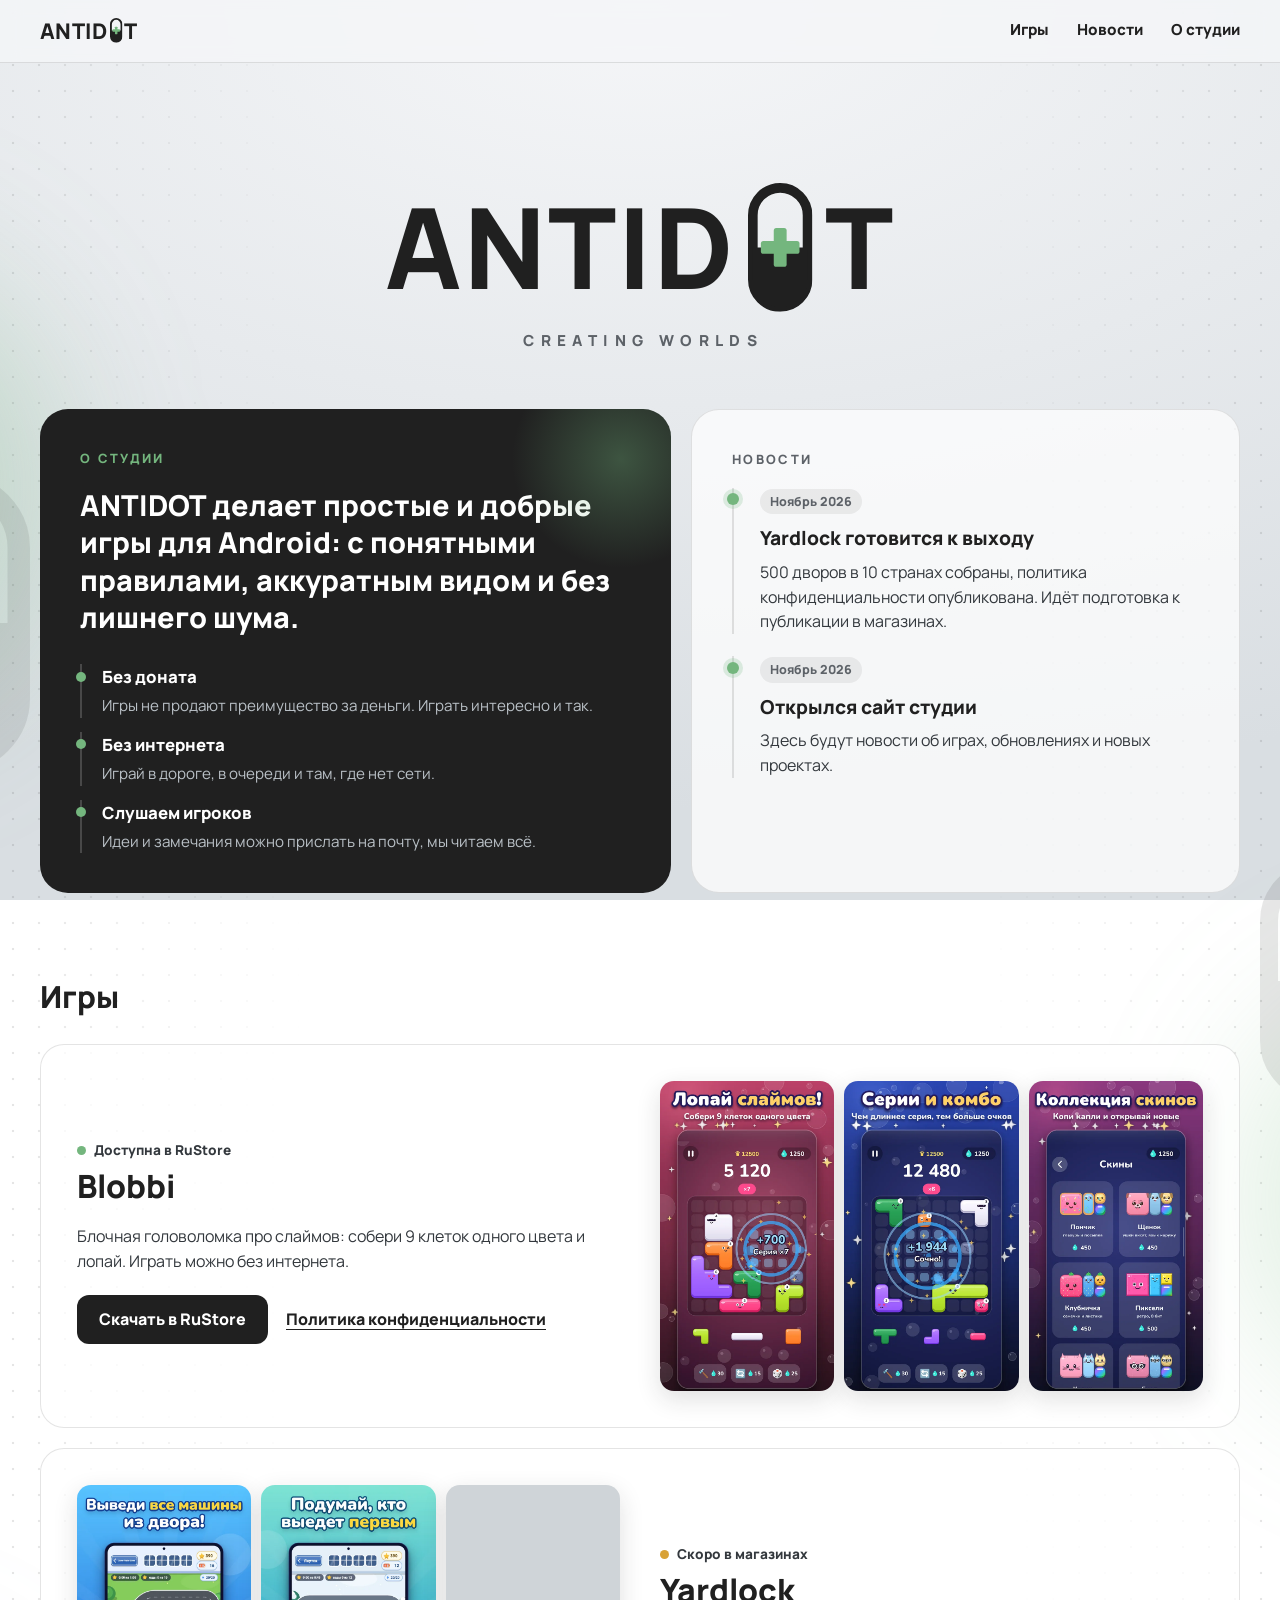
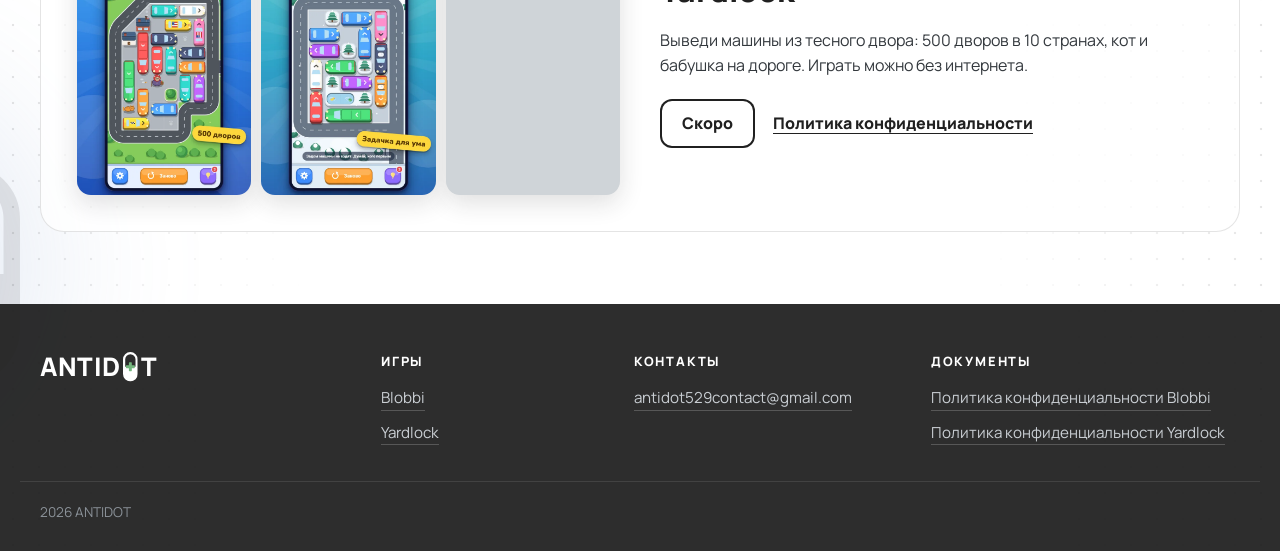
==== index.html @ 8e6c5c81 "Site: remove hero screenshots, richer animated background Co-Authored-By: Claude Sonnet 5.5 <noreply" ====
<!doctype html>
<html lang="ru">
<head>
<meta charset="utf-8">
<meta name="viewport" content="width=device-width, initial-scale=1">
<title>ANTIDOT: игры для Android</title>
<meta name="description" content="ANTIDOT, небольшая студия простых и добрых игр для Android: Blobbi и Yardlock.">
<meta name="theme-color" content="#F5F6F8">
<link rel="icon" href="data:image/svg+xml,%3Csvg xmlns='http://www.w3.org/2000/svg' viewBox='0 0 20 40'%3E%3Crect x='1.5' y='1.5' width='17' height='37' rx='8.5' fill='none' stroke='%23202020' stroke-width='3'/%3E%3Cpath d='M1.5 20h17v10a8.5 8.5 0 0 1-8.5 8.5h0A8.5 8.5 0 0 1 1.5 30z' fill='%23202020'/%3E%3Crect x='8' y='14' width='4' height='12' rx='.8' fill='%2374B67E'/%3E%3Crect x='4' y='18' width='12' height='4' rx='.8' fill='%2374B67E'/%3E%3C/svg%3E">
<link rel="stylesheet" href="style.css?v=7">
</head>
<body>
<svg width="0" height="0" style="position:absolute" aria-hidden="true">
  <defs>
    <symbol id="cap" viewBox="0 0 20 40">
      <rect x="1.5" y="1.5" width="17" height="37" rx="8.5" fill="none" stroke="currentColor" stroke-width="3"/>
      <path d="M1.5 20h17v10a8.5 8.5 0 0 1-8.5 8.5h0A8.5 8.5 0 0 1 1.5 30z" fill="currentColor"/>
      <rect x="8" y="14" width="4" height="12" rx=".8" fill="#74B67E"/>
      <rect x="4" y="18" width="12" height="4" rx=".8" fill="#74B67E"/>
    </symbol>
  </defs>
</svg>
<div class="bg" aria-hidden="true">
  <div class="glow a"></div><div class="glow b"></div><div class="glow c"></div>
  <svg class="bgcap c1"><use href="#cap"/></svg>
  <svg class="bgcap c2"><use href="#cap"/></svg>
  <svg class="bgcap c3"><use href="#cap"/></svg>
  <svg class="bgcap c4"><use href="#cap"/></svg>
  <svg class="bgcap c5"><use href="#cap"/></svg>
  <svg class="bgcap c6"><use href="#cap"/></svg>
  <svg class="bgcap c7"><use href="#cap"/></svg>
</div>

<header class="nav">
  <div class="wrap nav-in">
    <a class="logo" href="#top" aria-label="ANTIDOT, наверх">ANTID<svg aria-hidden="true"><use href="#cap"/></svg>T</a>
    <nav aria-label="Разделы">
      <a href="#games">Игры</a>
      <a href="#news">Новости</a>
      <a href="#about">О студии</a>
    </nav>
  </div>
</header>

<main class="wrap" id="top">
  <div class="hero">
    <div class="logo" role="img" aria-label="ANTIDOT">ANTID<svg aria-hidden="true"><use href="#cap"/></svg>T</div>
    <p class="slogan">CREATING WORLDS</p>
  </div>

  <section class="intro" aria-label="О студии и новости">
    <div id="about" class="about-card">
      <h2>О студии</h2>
      <p class="about-lead">ANTIDOT делает простые и добрые игры для Android: с понятными правилами, аккуратным видом и без лишнего шума.</p>
      <ul class="principles">
        <li><h3>Без доната</h3><p>Игры не продают преимущество за деньги. Играть интересно и так.</p></li>
        <li><h3>Без интернета</h3><p>Играй в дороге, в очереди и там, где нет сети.</p></li>
        <li><h3>Слушаем игроков</h3><p>Идеи и замечания можно прислать на почту, мы читаем всё.</p></li>
      </ul>
    </div>
    <div id="news" class="news-card">
      <h2>Новости</h2>
      <ol class="timeline">
        <li>
          <time datetime="2026-11">Ноябрь 2026</time>
          <h3>Yardlock готовится к выходу</h3>
          <p>500 дворов в 10 странах собраны, политика конфиденциальности опубликована. Идёт подготовка к публикации в магазинах.</p>
        </li>
        <li>
          <time datetime="2026-11">Ноябрь 2026</time>
          <h3>Открылся сайт студии</h3>
          <p>Здесь будут новости об играх, обновлениях и новых проектах.</p>
        </li>
      </ol>
    </div>
  </section>

  <section id="games">
    <h2>Игры</h2>
    <div class="games">
      <article class="card">
        <div>
          <p class="tag"><i></i>Доступна в RuStore</p>
          <h3><a class="stretch" href="blobbi/">Blobbi</a></h3>
          <p>Блочная головоломка про слаймов: собери 9 клеток одного цвета и лопай. Играть можно без интернета.</p>
          <div class="links">
            <a class="btn" href="https://www.rustore.ru/catalog/app/com.blobbi.game">Скачать в RuStore</a>
            <a class="text" href="https://antidot529.github.io/blobbi-privacy/">Политика конфиденциальности</a>
          </div>
        </div>
        <div class="shots">
          <img src="img/blobbi-1.webp" alt="Blobbi: игровое поле" width="640" height="1138" loading="lazy" decoding="async">
          <img src="img/blobbi-2.webp" alt="Blobbi: коллекция скинов" width="640" height="1138" loading="lazy" decoding="async">
          <img src="img/blobbi-3.webp" alt="Blobbi: достижения" width="640" height="1138" loading="lazy" decoding="async">
        </div>
      </article>

      <article class="card flip">
        <div>
          <p class="tag"><i class="soon"></i>Скоро в магазинах</p>
          <h3><a class="stretch" href="yardlock/">Yardlock</a></h3>
          <p>Выведи машины из тесного двора: 500 дворов в 10 странах, кот и бабушка на дороге. Играть можно без интернета.</p>
          <div class="links">
            <span class="btn ghost" aria-disabled="true">Скоро</span>
            <a class="text" href="https://antidot529.github.io/yardlock-privacy/">Политика конфиденциальности</a>
          </div>
        </div>
        <div class="shots">
          <img src="img/yard-1.webp" alt="Yardlock: двор с машинами" width="640" height="1138" loading="lazy" decoding="async">
          <img src="img/yard-2.webp" alt="Yardlock: карта стран" width="640" height="1138" loading="lazy" decoding="async">
          <img src="img/yard-3.webp" alt="Yardlock: уровень" width="640" height="1138" loading="lazy" decoding="async">
        </div>
      </article>
    </div>
  </section>


</main>

<footer class="site-foot">
  <div class="wrap foot-grid">
    <div class="foot-brand">
      <div class="logo" role="img" aria-label="ANTIDOT">ANTID<svg aria-hidden="true"><use href="#cap"/></svg>T</div>
    </div>
    <nav class="foot-col" aria-label="Игры">
      <h4>Игры</h4>
      <a href="blobbi/">Blobbi</a>
      <a href="yardlock/">Yardlock</a>
    </nav>
    <div class="foot-col">
      <h4>Контакты</h4>
      <a href="mailto:antidot529contact@gmail.com">antidot529contact@gmail.com</a>
    </div>
    <nav class="foot-col" aria-label="Документы">
      <h4>Документы</h4>
      <a href="https://antidot529.github.io/blobbi-privacy/">Политика конфиденциальности Blobbi</a>
      <a href="https://antidot529.github.io/yardlock-privacy/">Политика конфиденциальности Yardlock</a>
    </nav>
  </div>
  <div class="wrap foot-end">2026 ANTIDOT</div>
</footer>
</body>
</html>
---- style.css ----
@font-face{font-family:Manrope;font-weight:400;font-display:swap;src:url(fonts/manrope-latin-400-normal.woff2) format("woff2");unicode-range:U+0000-00FF,U+2000-206F}
@font-face{font-family:Manrope;font-weight:400;font-display:swap;src:url(fonts/manrope-cyrillic-400-normal.woff2) format("woff2");unicode-range:U+0301,U+0400-045F,U+0490-0491}
@font-face{font-family:Manrope;font-weight:800;font-display:swap;src:url(fonts/manrope-latin-800-normal.woff2) format("woff2");unicode-range:U+0000-00FF,U+2000-206F}
@font-face{font-family:Manrope;font-weight:800;font-display:swap;src:url(fonts/manrope-cyrillic-800-normal.woff2) format("woff2");unicode-range:U+0301,U+0400-045F,U+0490-0491}

:root{--ink:#202020;--green:#74B67E;--muted:#5d6268;--line:rgba(32,32,32,.12);--text:#33383d}
*{box-sizing:border-box}
html{scroll-behavior:smooth}
body{position:relative;overflow-x:clip;margin:0;font-family:Manrope,system-ui,Segoe UI,Roboto,sans-serif;color:var(--ink);line-height:1.55;
     background:radial-gradient(120% 90% at 50% 0%,#F5F6F8 0%,#D9DEE2 100%) fixed;min-height:100vh}
.wrap{max-width:1240px;margin:0 auto;padding:0 20px}
a:focus-visible,.btn:focus-visible{outline:3px solid var(--green);outline-offset:3px}

/* логотип: «О» это капсула с залитой нижней половиной и зелёным плюсом */
.logo{display:inline-flex;align-items:center;font-weight:800;letter-spacing:.02em;line-height:1;color:var(--ink);text-decoration:none}
.logo svg{height:1.15em;width:.575em;margin:0 .11em;overflow:visible}

/* главная */
.hero{padding:clamp(56px,12vw,120px) 0 clamp(40px,8vw,72px);text-align:center}
.hero .logo{font-size:clamp(3rem,13vw,7rem)}
.slogan{margin:18px 0 0;font-size:clamp(.7rem,2.4vw,.95rem);font-weight:800;letter-spacing:.42em;text-indent:.42em;color:var(--muted)}
.lead{max-width:520px;margin:28px auto 0;font-size:1.1rem;color:var(--text)}
h2{font-size:clamp(1.4rem,4vw,1.9rem);margin:0 0 24px;font-weight:800}
.games{display:grid;gap:20px}

.card{display:grid;gap:24px;grid-template-columns:1fr;background:rgba(255,255,255,.72);border:1px solid var(--line);
      border-radius:24px;padding:clamp(20px,4vw,36px);color:inherit;text-decoration:none;
      transition:transform .2s,box-shadow .2s,background .2s}
.card:hover{transform:translateY(-3px);box-shadow:0 16px 40px rgba(32,32,32,.12);background:rgba(255,255,255,.9)}
.card h3{margin:0;font-size:clamp(1.5rem,4vw,2rem);font-weight:800}
.card p{margin:12px 0 0;color:var(--text)}
.card{position:relative}
.card h3 a.stretch{color:inherit;text-decoration:none}
.card h3 a.stretch::after{content:"";position:absolute;inset:0;border-radius:24px}
.card h3 a.stretch:focus-visible{outline:none}
.card:has(a.stretch:focus-visible){outline:3px solid var(--green);outline-offset:3px}
.card .links{position:relative;z-index:1}
.card .links .btn.ghost{cursor:default}

.tag{display:inline-flex;align-items:center;gap:8px;margin:0 0 14px;font-size:.85rem;font-weight:800;color:var(--muted)}
.tag i{width:9px;height:9px;border-radius:50%;background:var(--green)}
.tag i.soon{background:#d8a237}

.shots{display:grid;grid-template-columns:repeat(3,1fr);gap:10px;align-items:start}
.shots img{width:100%;height:auto;aspect-ratio:640/1138;border-radius:14px;display:block;background:#cfd4d8;
           box-shadow:0 8px 24px rgba(32,32,32,.14)}

.btn{display:inline-block;padding:12px 22px;border-radius:12px;background:var(--ink);color:#fff;text-decoration:none;font-weight:800}
a.btn:hover{background:#000}
.btn.ghost{background:transparent;color:var(--ink);box-shadow:inset 0 0 0 2px var(--ink)}
.links{display:flex;flex-wrap:wrap;gap:12px 18px;align-items:center;margin-top:22px}
.links a.text,.cta a.text{color:var(--ink);font-weight:800;text-underline-offset:4px}

@media(min-width:820px){
  .card{grid-template-columns:1fr 1fr;align-items:center;gap:40px}
  .card.flip .shots{order:-1}
}

/* страница игры */
.topbar{display:flex;justify-content:space-between;align-items:center;padding:24px 0}
.topbar .logo{font-size:1.5rem}
.back{color:var(--ink);font-weight:800;text-decoration:none;border-bottom:2px solid var(--green);padding-bottom:2px}
.back:hover{border-color:var(--ink)}
.gh{padding:clamp(20px,5vw,56px) 0 32px;display:grid;gap:32px;grid-template-columns:1fr}
.gh h1{margin:0;font-size:clamp(2.4rem,9vw,4.5rem);line-height:1.05;font-weight:800}
.gh .kind{margin:10px 0 0;font-weight:800;color:var(--muted)}
.gh .lead2{margin:18px 0 0;font-size:1.15rem;color:var(--text);max-width:560px}
.facts{list-style:none;margin:20px 0 0;padding:0;display:flex;flex-wrap:wrap;gap:8px}
.facts li{padding:6px 12px;border-radius:999px;background:rgba(32,32,32,.07);font-size:.85rem;font-weight:800}
.gh .shots{max-width:480px}
@media(min-width:820px){
  .gh{grid-template-columns:1.1fr .9fr;align-items:center;gap:48px}
}

.panel{background:rgba(255,255,255,.72);border:1px solid var(--line);border-radius:24px;padding:clamp(20px,4vw,36px);margin-bottom:20px}
.panel h2{margin-bottom:16px}
.panel p{color:var(--text);margin:0 0 12px;max-width:68ch}
.steps{margin:0;padding:0;list-style:none;counter-reset:s;display:grid;gap:12px}
.steps li{counter-increment:s;display:flex;gap:14px;align-items:flex-start;color:var(--text)}
.steps li::before{content:counter(s);flex:none;width:30px;height:30px;border-radius:50%;background:var(--ink);color:#fff;
                  display:grid;place-items:center;font-weight:800;font-size:.9rem}
.feats{margin:0;padding:0;list-style:none;display:grid;gap:10px;grid-template-columns:1fr}
.feats li{position:relative;padding-left:22px;color:var(--text)}
.feats li::before{content:"";position:absolute;left:0;top:.6em;width:9px;height:9px;border-radius:50%;background:var(--green)}
@media(min-width:720px){.feats{grid-template-columns:1fr 1fr;gap:12px 32px}}
.cta{display:flex;flex-wrap:wrap;gap:12px 18px;align-items:center;margin:24px 0 0}

/* верхняя панель */
.nav{position:sticky;top:0;z-index:10;background:rgba(245,246,248,.82);backdrop-filter:blur(10px);-webkit-backdrop-filter:blur(10px);border-bottom:1px solid var(--line)}
.nav-in{display:flex;justify-content:space-between;align-items:center;padding-top:14px;padding-bottom:14px}
.nav .logo{font-size:1.35rem}
.nav nav{display:flex;gap:clamp(14px,3vw,28px)}
.nav nav a{color:var(--ink);font-weight:800;text-decoration:none;font-size:.95rem;padding:4px 0;border-bottom:2px solid transparent}
.nav nav a:hover{border-color:var(--green)}
.nav a:focus-visible{outline:3px solid var(--green);outline-offset:3px}
section,[id]{scroll-margin-top:72px}
.hero{padding-bottom:clamp(32px,6vw,56px)}

/* о студии и новости */
.intro{display:grid;gap:20px;grid-template-columns:1fr;margin-bottom:clamp(48px,8vw,80px)}
.about-card{background:var(--ink);color:#fff;border-radius:28px;padding:clamp(24px,4vw,40px);position:relative;overflow:hidden}
.about-card::after{content:"";position:absolute;right:-60px;top:-60px;width:220px;height:220px;border-radius:50%;
  background:radial-gradient(circle,rgba(116,182,126,.35),rgba(116,182,126,0) 70%);pointer-events:none}
.about-card h2,.news-card h2{font-size:.8rem;letter-spacing:.18em;text-transform:uppercase;margin:0 0 18px;font-weight:800}
.about-card h2{color:var(--green)}
.news-card h2{color:var(--muted)}
.about-lead{margin:0 0 28px;font-size:clamp(1.3rem,3.2vw,1.8rem);font-weight:800;line-height:1.3;max-width:30ch}
.principles{list-style:none;margin:0;padding:0;display:grid;gap:14px}
.principles li{padding-left:20px;position:relative;border-left:2px solid rgba(255,255,255,.18)}
.principles li::before{content:"";position:absolute;left:-6px;top:.45em;width:10px;height:10px;border-radius:50%;background:var(--green)}
.principles h3{margin:0;font-size:1.05rem;font-weight:800}
.principles p{margin:4px 0 0;color:#b9c0c6;font-size:.95rem}
.news-card{background:rgba(255,255,255,.72);border:1px solid var(--line);border-radius:28px;padding:clamp(24px,4vw,40px)}
.timeline{list-style:none;margin:0;padding:0;display:grid;gap:22px}
.timeline li{position:relative;padding-left:26px;border-left:2px solid var(--line)}
.timeline li::before{content:"";position:absolute;left:-7px;top:.35em;width:12px;height:12px;border-radius:50%;background:var(--green);box-shadow:0 0 0 4px rgba(116,182,126,.22)}
.timeline time{display:inline-block;padding:3px 10px;border-radius:999px;background:rgba(32,32,32,.07);font-size:.78rem;font-weight:800;color:var(--muted)}
.timeline h3{margin:10px 0 0;font-size:1.2rem;font-weight:800}
.timeline p{margin:6px 0 0;color:var(--text)}
@media(min-width:900px){.intro{grid-template-columns:1.15fr 1fr}}
.site-foot{margin-top:72px;background:rgba(32,32,32,.94);color:#c9ced3;font-size:.95rem}
.foot-grid{display:grid;gap:32px;grid-template-columns:1fr;padding-top:48px;padding-bottom:36px}
.foot-brand .logo{font-size:1.6rem;color:#fff}
.foot-brand p{margin:12px 0 0;max-width:300px;color:#9aa1a8}
.foot-col{display:flex;flex-direction:column;gap:10px;align-items:flex-start}
.foot-col a{display:block}
.foot-col h4{margin:0 0 4px;font-size:.8rem;font-weight:800;letter-spacing:.14em;text-transform:uppercase;color:#fff}
.site-foot a{color:#c9ced3;text-decoration:none;border-bottom:1px solid rgba(255,255,255,.2)}
.site-foot a:hover{color:#fff;border-color:var(--green)}
.site-foot a:focus-visible{outline:3px solid var(--green);outline-offset:3px}
.foot-end{padding-top:20px;padding-bottom:28px;border-top:1px solid rgba(255,255,255,.1);color:#8a9198;font-size:.85rem}
@media(min-width:820px){.foot-grid{grid-template-columns:1.4fr 1fr 1.2fr 1.4fr}}

/* фон: капсулы, сетка из точек и свечение */
.bg{position:absolute;inset:0;z-index:-1;pointer-events:none;overflow:hidden}
.bg::before{content:"";position:absolute;inset:0;
  background-image:radial-gradient(rgba(32,32,32,.22) 1.2px,transparent 1.6px);background-size:26px 26px;
  -webkit-mask-image:linear-gradient(90deg,#000 0,rgba(0,0,0,.0) 24%,rgba(0,0,0,0) 76%,#000 100%);
          mask-image:linear-gradient(90deg,#000 0,rgba(0,0,0,0) 24%,rgba(0,0,0,0) 76%,#000 100%);opacity:.55}
.bgcap{position:absolute;color:var(--ink);display:none;animation:bobA 11s ease-in-out infinite alternate}
.bgcap.c1{width:330px;height:660px;left:calc(50% - 1010px);top:3%;--r:-14deg;opacity:.07}
.bgcap.c2{width:150px;height:300px;left:calc(50% - 760px);top:22%;--r:10deg;opacity:.09;animation-duration:9s;animation-name:bobB}
.bgcap.c3{width:260px;height:520px;right:calc(50% - 1000px);top:14%;--r:12deg;opacity:.07;animation-duration:13s}
.bgcap.c4{width:120px;height:240px;right:calc(50% - 740px);top:40%;--r:-18deg;opacity:.1;animation-duration:8s;animation-name:bobB}
.bgcap.c5{width:300px;height:600px;left:calc(50% - 1000px);top:50%;--r:16deg;opacity:.07;animation-duration:12s}
.bgcap.c6{width:210px;height:420px;right:calc(50% - 960px);top:68%;--r:-10deg;opacity:.08;animation-duration:10s;animation-name:bobB}
.bgcap.c7{width:110px;height:220px;left:calc(50% - 730px);top:82%;--r:22deg;opacity:.1;animation-duration:9s}
@keyframes bobA{from{transform:translateY(-14px) rotate(var(--r))}to{transform:translateY(14px) rotate(calc(var(--r) + 4deg))}}
@keyframes bobB{from{transform:translateY(12px) rotate(var(--r))}to{transform:translateY(-12px) rotate(calc(var(--r) - 5deg))}}
.glow{position:absolute;border-radius:50%;filter:blur(80px);display:none}
.glow.a{width:460px;height:460px;left:calc(50% - 1050px);top:12%;background:rgba(116,182,126,.30)}
.glow.b{width:420px;height:420px;right:calc(50% - 1020px);top:46%;background:rgba(116,182,126,.24)}
.glow.c{width:380px;height:380px;left:calc(50% - 980px);top:78%;background:rgba(120,150,200,.20)}
@media(min-width:1180px){.bgcap,.glow{display:block}}
@media(prefers-reduced-motion:reduce){.bgcap{animation:none;transform:rotate(var(--r))}}
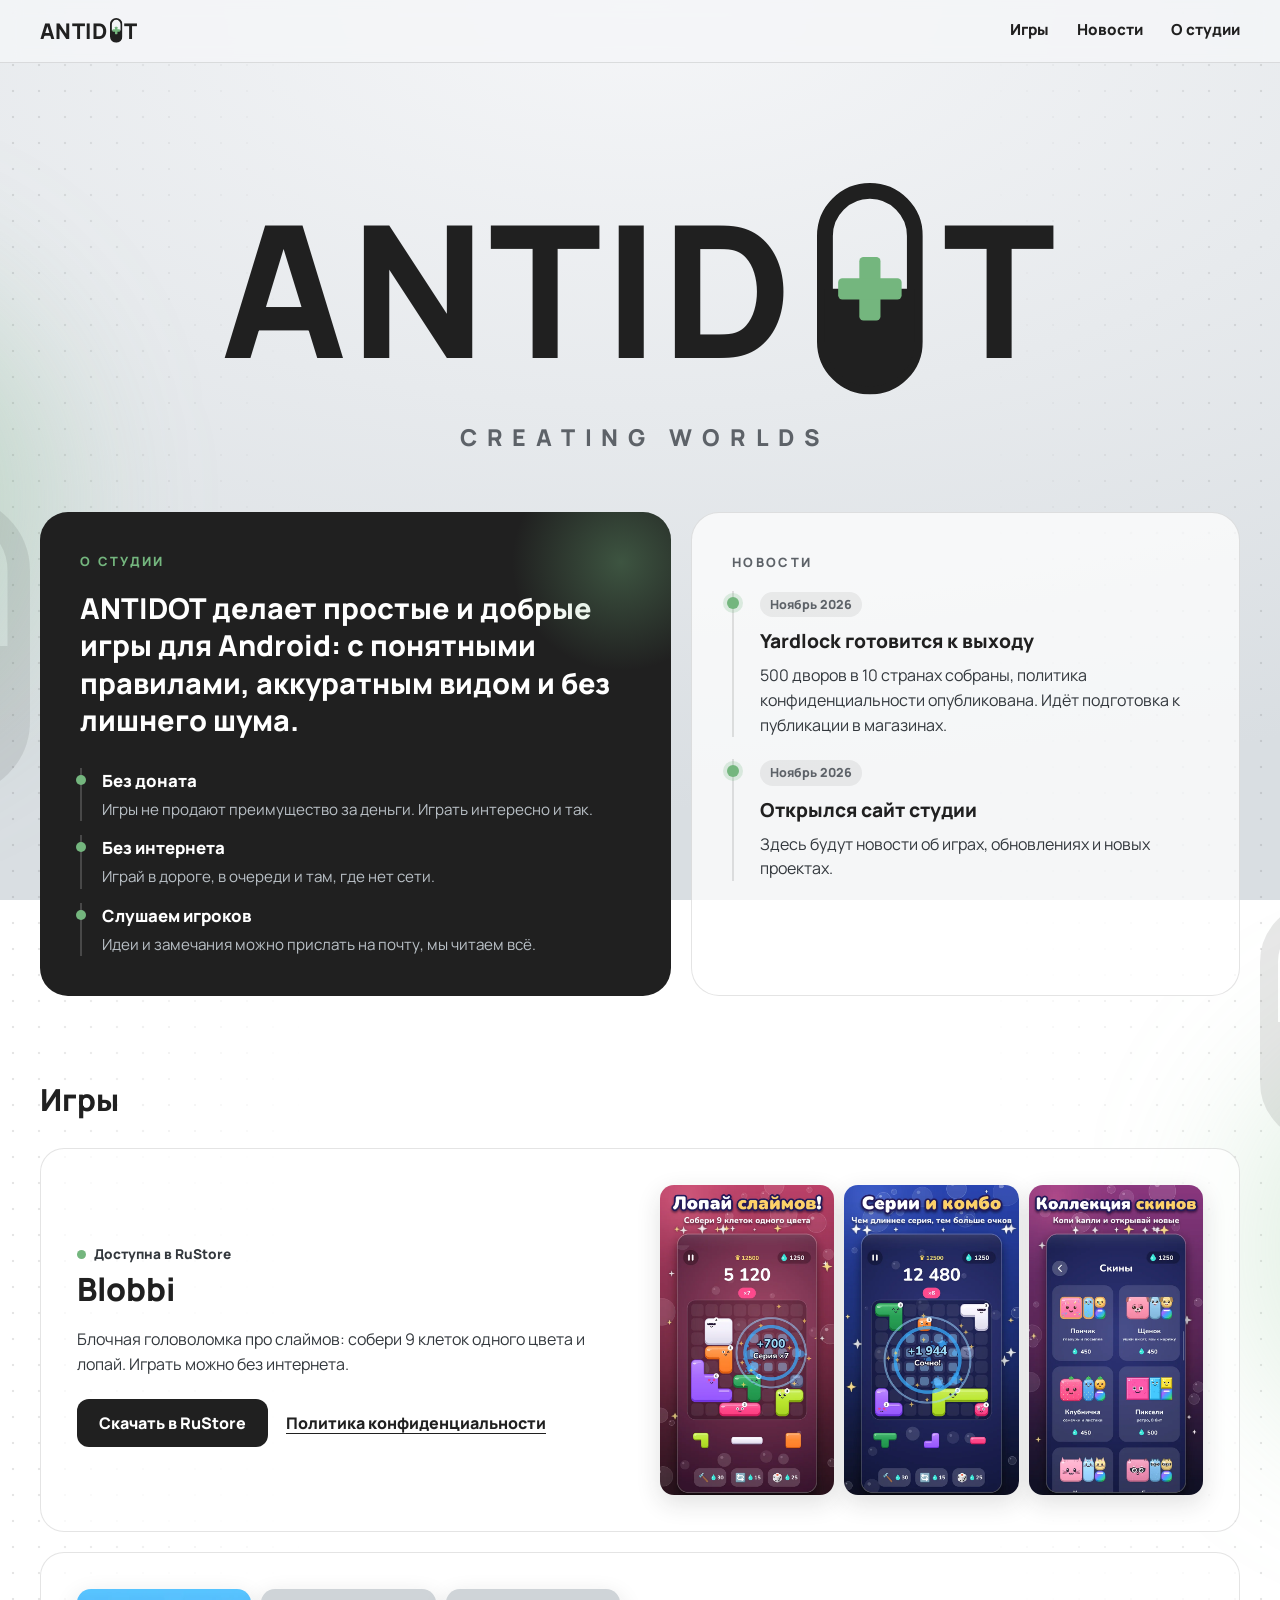
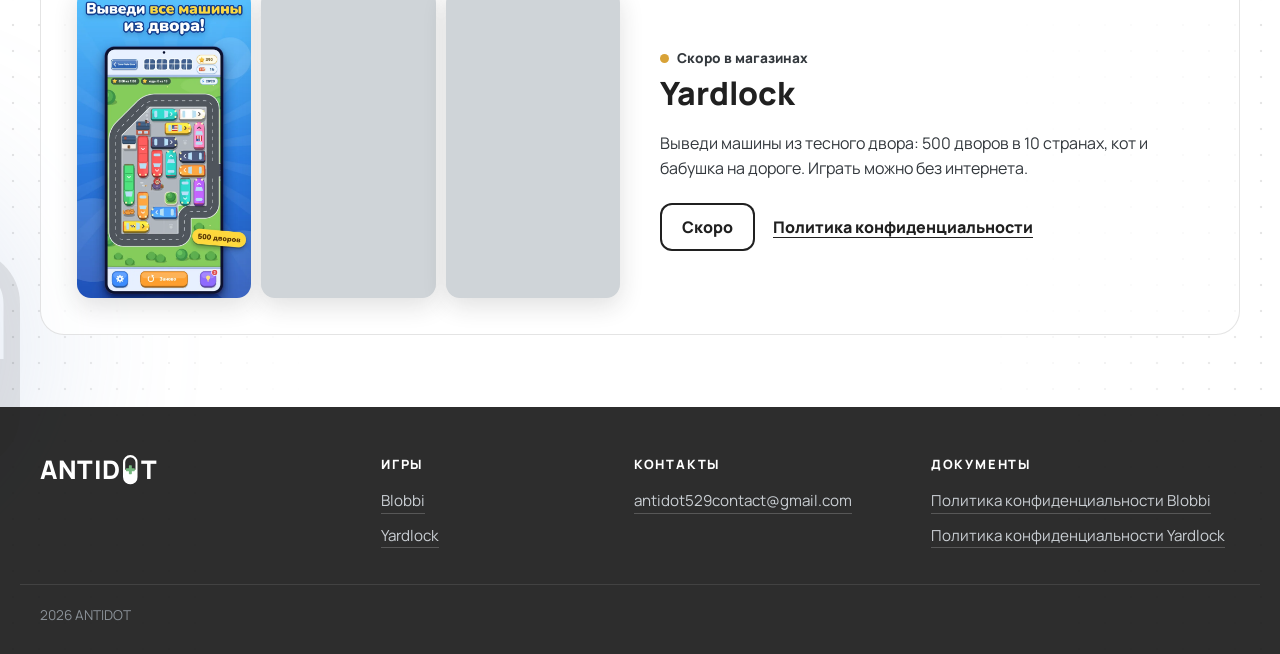
==== commit 414542f8: "Site: bigger hero logo and slogan Co-Authored-By: Claude Sonnet 5.5 <noreply@anthropic.com>" ====
--- a/index.html
+++ b/index.html
@@ -7,7 +7,7 @@
 <meta name="description" content="ANTIDOT, небольшая студия простых и добрых игр для Android: Blobbi и Yardlock.">
 <meta name="theme-color" content="#F5F6F8">
 <link rel="icon" href="data:image/svg+xml,%3Csvg xmlns='http://www.w3.org/2000/svg' viewBox='0 0 20 40'%3E%3Crect x='1.5' y='1.5' width='17' height='37' rx='8.5' fill='none' stroke='%23202020' stroke-width='3'/%3E%3Cpath d='M1.5 20h17v10a8.5 8.5 0 0 1-8.5 8.5h0A8.5 8.5 0 0 1 1.5 30z' fill='%23202020'/%3E%3Crect x='8' y='14' width='4' height='12' rx='.8' fill='%2374B67E'/%3E%3Crect x='4' y='18' width='12' height='4' rx='.8' fill='%2374B67E'/%3E%3C/svg%3E">
-<link rel="stylesheet" href="style.css?v=7">
+<link rel="stylesheet" href="style.css?v=8">
 </head>
 <body>
 <svg width="0" height="0" style="position:absolute" aria-hidden="true">
--- a/style.css
+++ b/style.css
@@ -17,8 +17,8 @@
 
 /* главная */
 .hero{padding:clamp(56px,12vw,120px) 0 clamp(40px,8vw,72px);text-align:center}
-.hero .logo{font-size:clamp(3rem,13vw,7rem)}
-.slogan{margin:18px 0 0;font-size:clamp(.7rem,2.4vw,.95rem);font-weight:800;letter-spacing:.42em;text-indent:.42em;color:var(--muted)}
+.hero .logo{font-size:clamp(3rem,14.5vw,11.5rem)}
+.slogan{margin:26px 0 0;font-size:clamp(.75rem,2.6vw,1.45rem);font-weight:800;letter-spacing:.42em;text-indent:.42em;color:var(--muted)}
 .lead{max-width:520px;margin:28px auto 0;font-size:1.1rem;color:var(--text)}
 h2{font-size:clamp(1.4rem,4vw,1.9rem);margin:0 0 24px;font-weight:800}
 .games{display:grid;gap:20px}
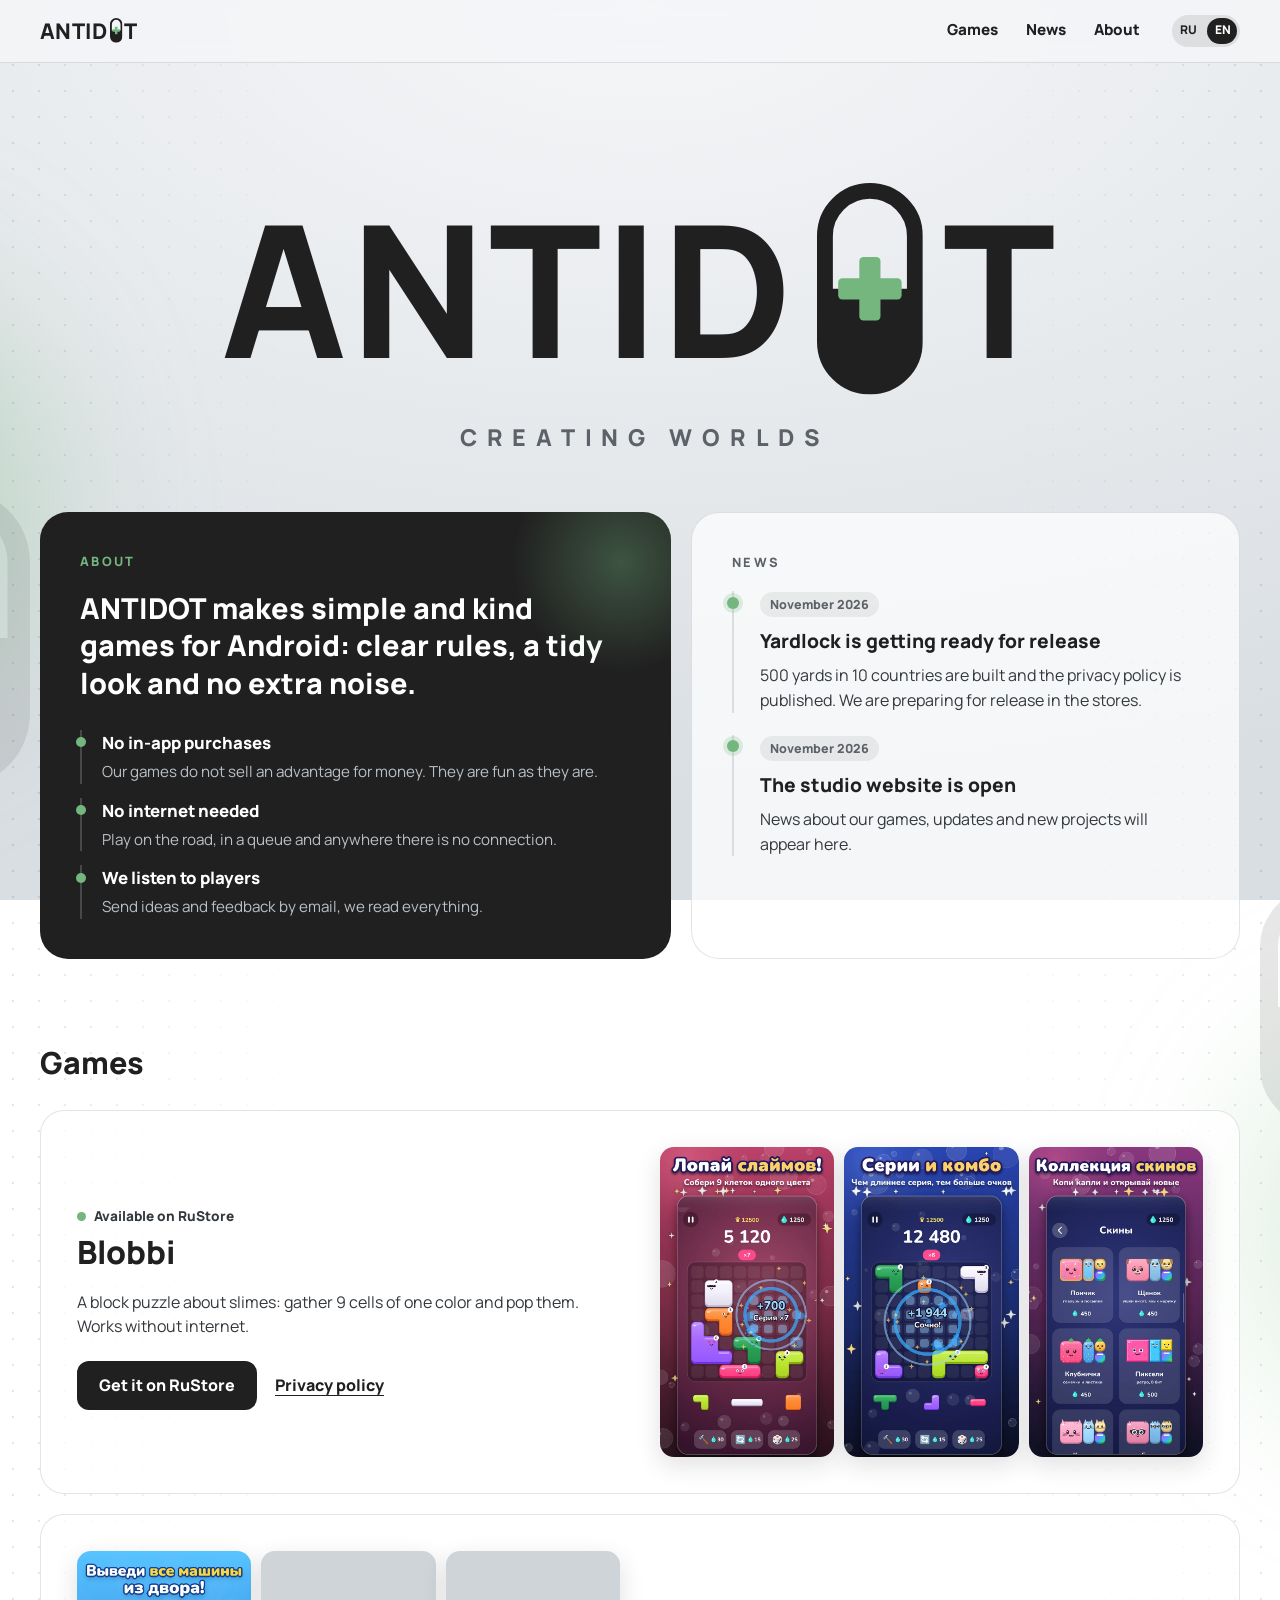
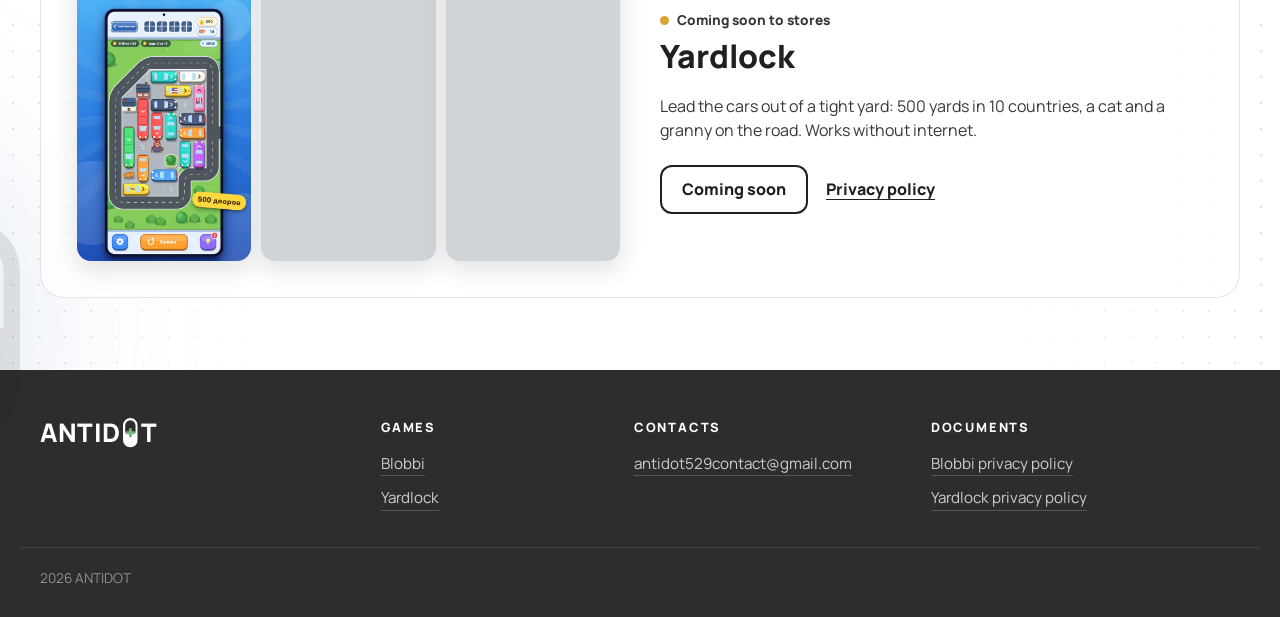
==== commit 975b3b22: "Site: English localization and RU/EN language switch Co-Authored-By: Claude Sonnet 5.5 <noreply@anth" ====
--- a/index.html
+++ b/index.html
@@ -7,7 +7,7 @@
 <meta name="description" content="ANTIDOT, небольшая студия простых и добрых игр для Android: Blobbi и Yardlock.">
 <meta name="theme-color" content="#F5F6F8">
 <link rel="icon" href="data:image/svg+xml,%3Csvg xmlns='http://www.w3.org/2000/svg' viewBox='0 0 20 40'%3E%3Crect x='1.5' y='1.5' width='17' height='37' rx='8.5' fill='none' stroke='%23202020' stroke-width='3'/%3E%3Cpath d='M1.5 20h17v10a8.5 8.5 0 0 1-8.5 8.5h0A8.5 8.5 0 0 1 1.5 30z' fill='%23202020'/%3E%3Crect x='8' y='14' width='4' height='12' rx='.8' fill='%2374B67E'/%3E%3Crect x='4' y='18' width='12' height='4' rx='.8' fill='%2374B67E'/%3E%3C/svg%3E">
-<link rel="stylesheet" href="style.css?v=8">
+<link rel="stylesheet" href="style.css?v=9">
 </head>
 <body>
 <svg width="0" height="0" style="position:absolute" aria-hidden="true">
@@ -39,6 +39,7 @@
       <a href="#news">Новости</a>
       <a href="#about">О студии</a>
     </nav>
+    <button class="lang" type="button" aria-label="Language / Язык" aria-pressed="false" data-lang="ru"><span class="lang-opt">RU</span><span class="lang-opt">EN</span><i class="lang-thumb" aria-hidden="true"></i></button>
   </div>
 </header>
 
@@ -139,5 +140,6 @@
   </div>
   <div class="wrap foot-end">2026 ANTIDOT</div>
 </footer>
+<script src="i18n.js?v=1"></script>
 </body>
 </html>
--- a/style.css
+++ b/style.css
@@ -153,3 +153,17 @@
 .glow.c{width:380px;height:380px;left:calc(50% - 980px);top:78%;background:rgba(120,150,200,.20)}
 @media(min-width:1180px){.bgcap,.glow{display:block}}
 @media(prefers-reduced-motion:reduce){.bgcap{animation:none;transform:rotate(var(--r))}}
+
+/* переключатель языка */
+.lang{position:relative;display:inline-grid;grid-template-columns:1fr 1fr;align-items:center;width:68px;height:32px;padding:0;border:0;border-radius:999px;
+  background:rgba(32,32,32,.1);cursor:pointer;font:inherit;flex:none}
+.lang-opt{position:relative;z-index:1;text-align:center;font-size:.75rem;font-weight:800;letter-spacing:.04em;color:var(--ink);transition:color .2s}
+.lang-thumb{position:absolute;top:3px;left:3px;width:30px;height:26px;border-radius:999px;background:var(--ink);transition:transform .25s ease}
+.lang[data-lang="ru"] .lang-opt:first-child,.lang[data-lang="en"] .lang-opt:nth-child(2){color:#fff}
+.lang[data-lang="en"] .lang-thumb{transform:translateX(32px)}
+.lang:focus-visible{outline:3px solid var(--green);outline-offset:3px}
+.nav-in{gap:16px}
+.nav nav{margin-left:auto;margin-right:16px}
+.topbar-r{display:flex;align-items:center;gap:18px}
+@media(max-width:520px){.nav .logo{display:none}.nav nav{margin-left:0}.nav-in{justify-content:space-between}}
+@media(prefers-reduced-motion:reduce){.lang-thumb,.lang-opt{transition:none}}
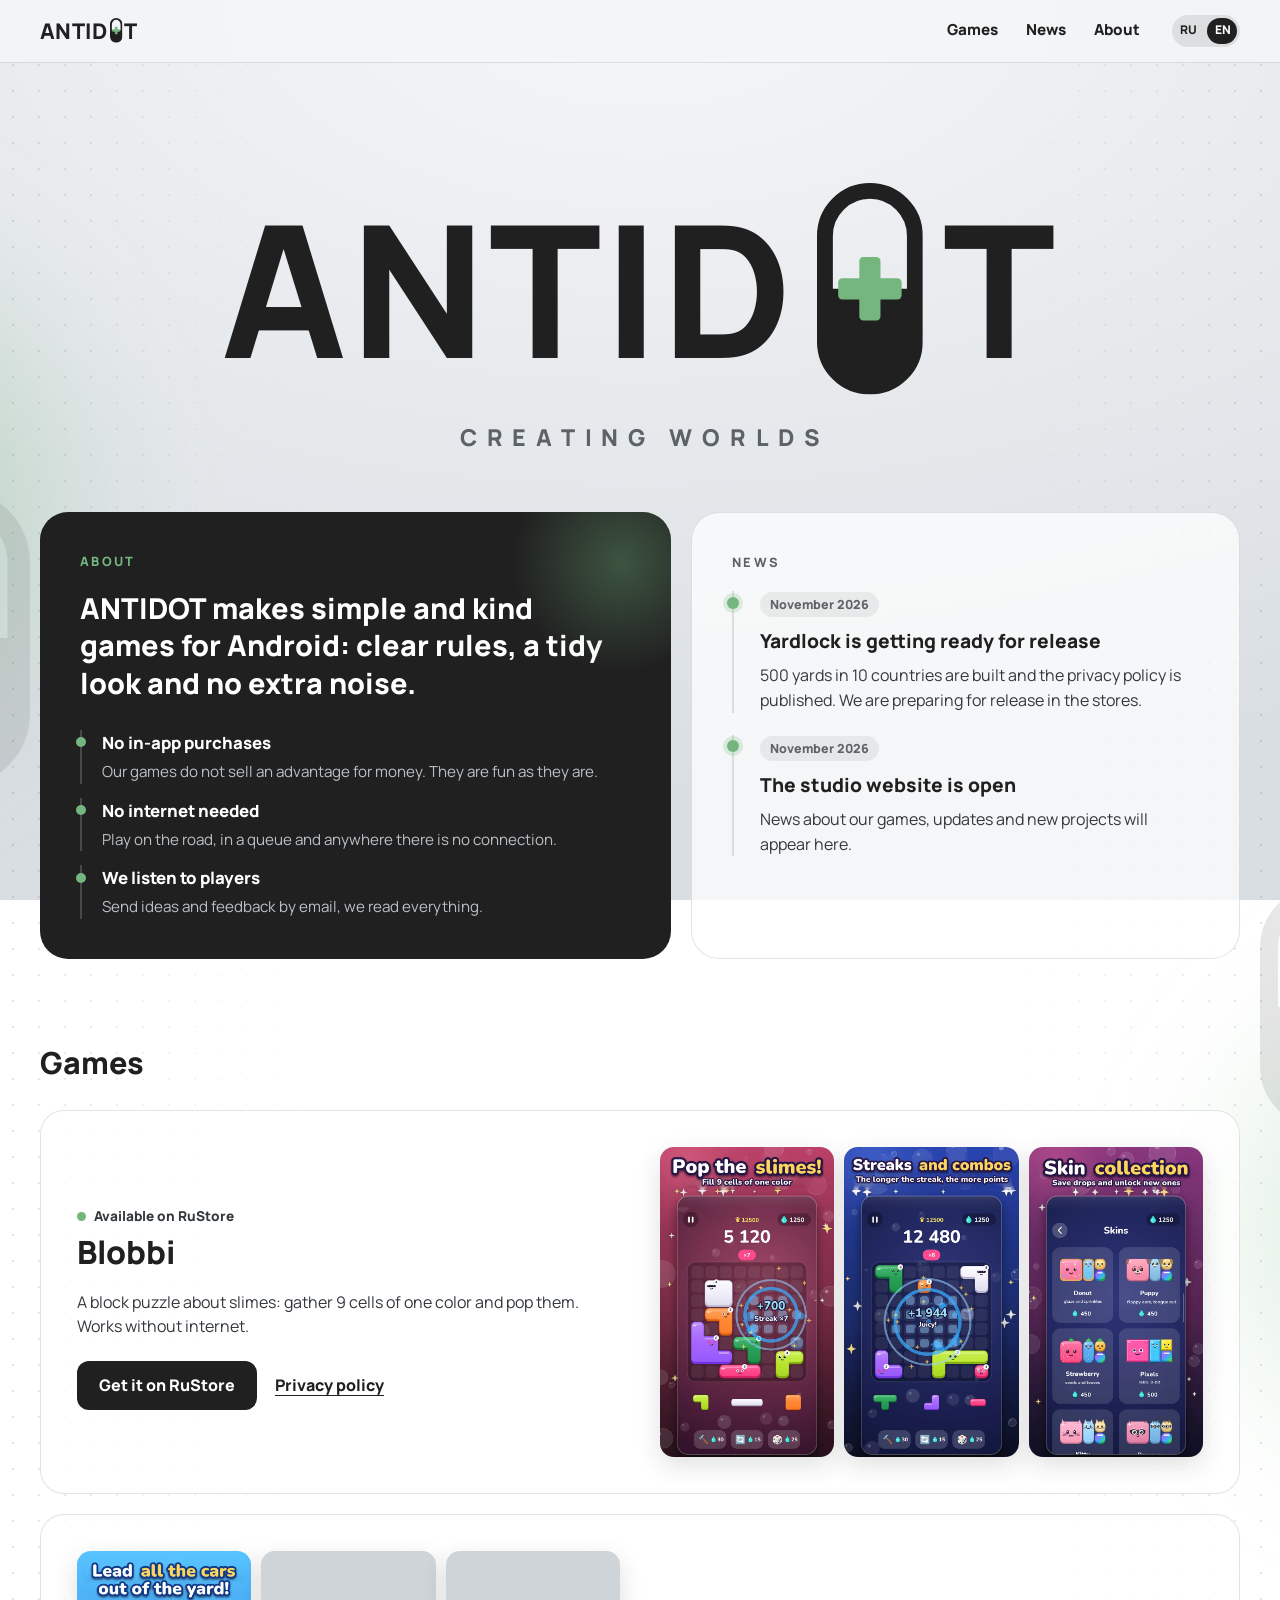
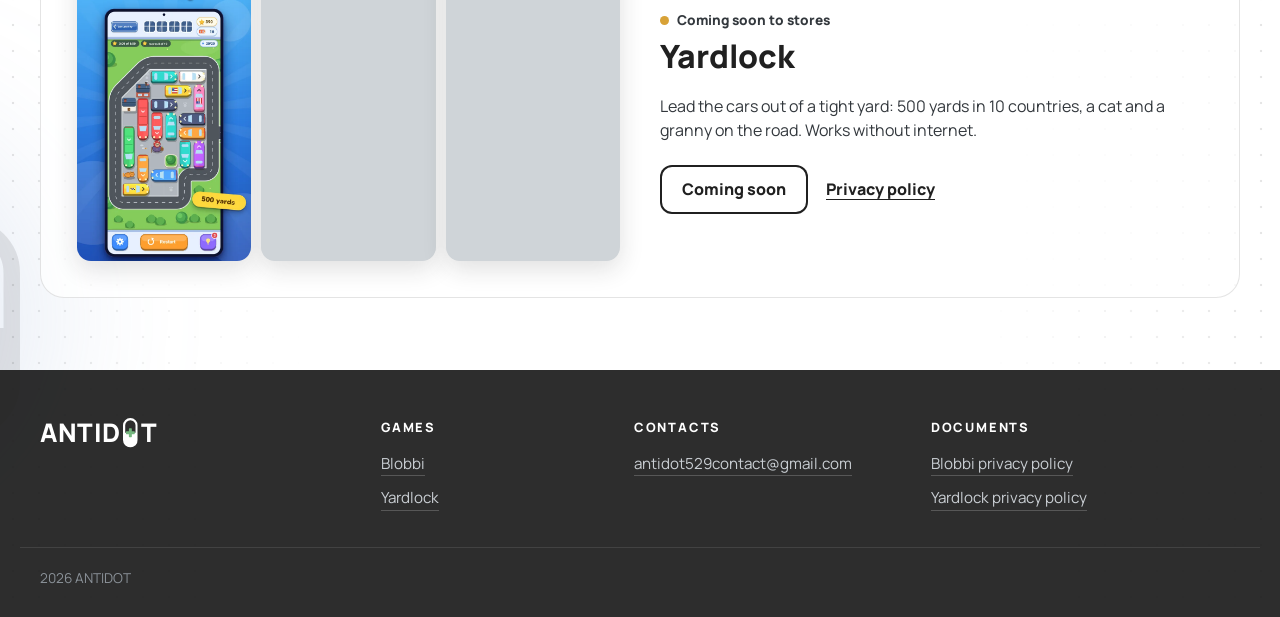
==== commit 4a14075f: "Site: English screenshots for both games, swapped by the language switch Co-Authored-By: Claude Sonn" ====
--- a/index.html
+++ b/index.html
@@ -140,6 +140,6 @@
   </div>
   <div class="wrap foot-end">2026 ANTIDOT</div>
 </footer>
-<script src="i18n.js?v=1"></script>
+<script src="i18n.js?v=2"></script>
 </body>
 </html>
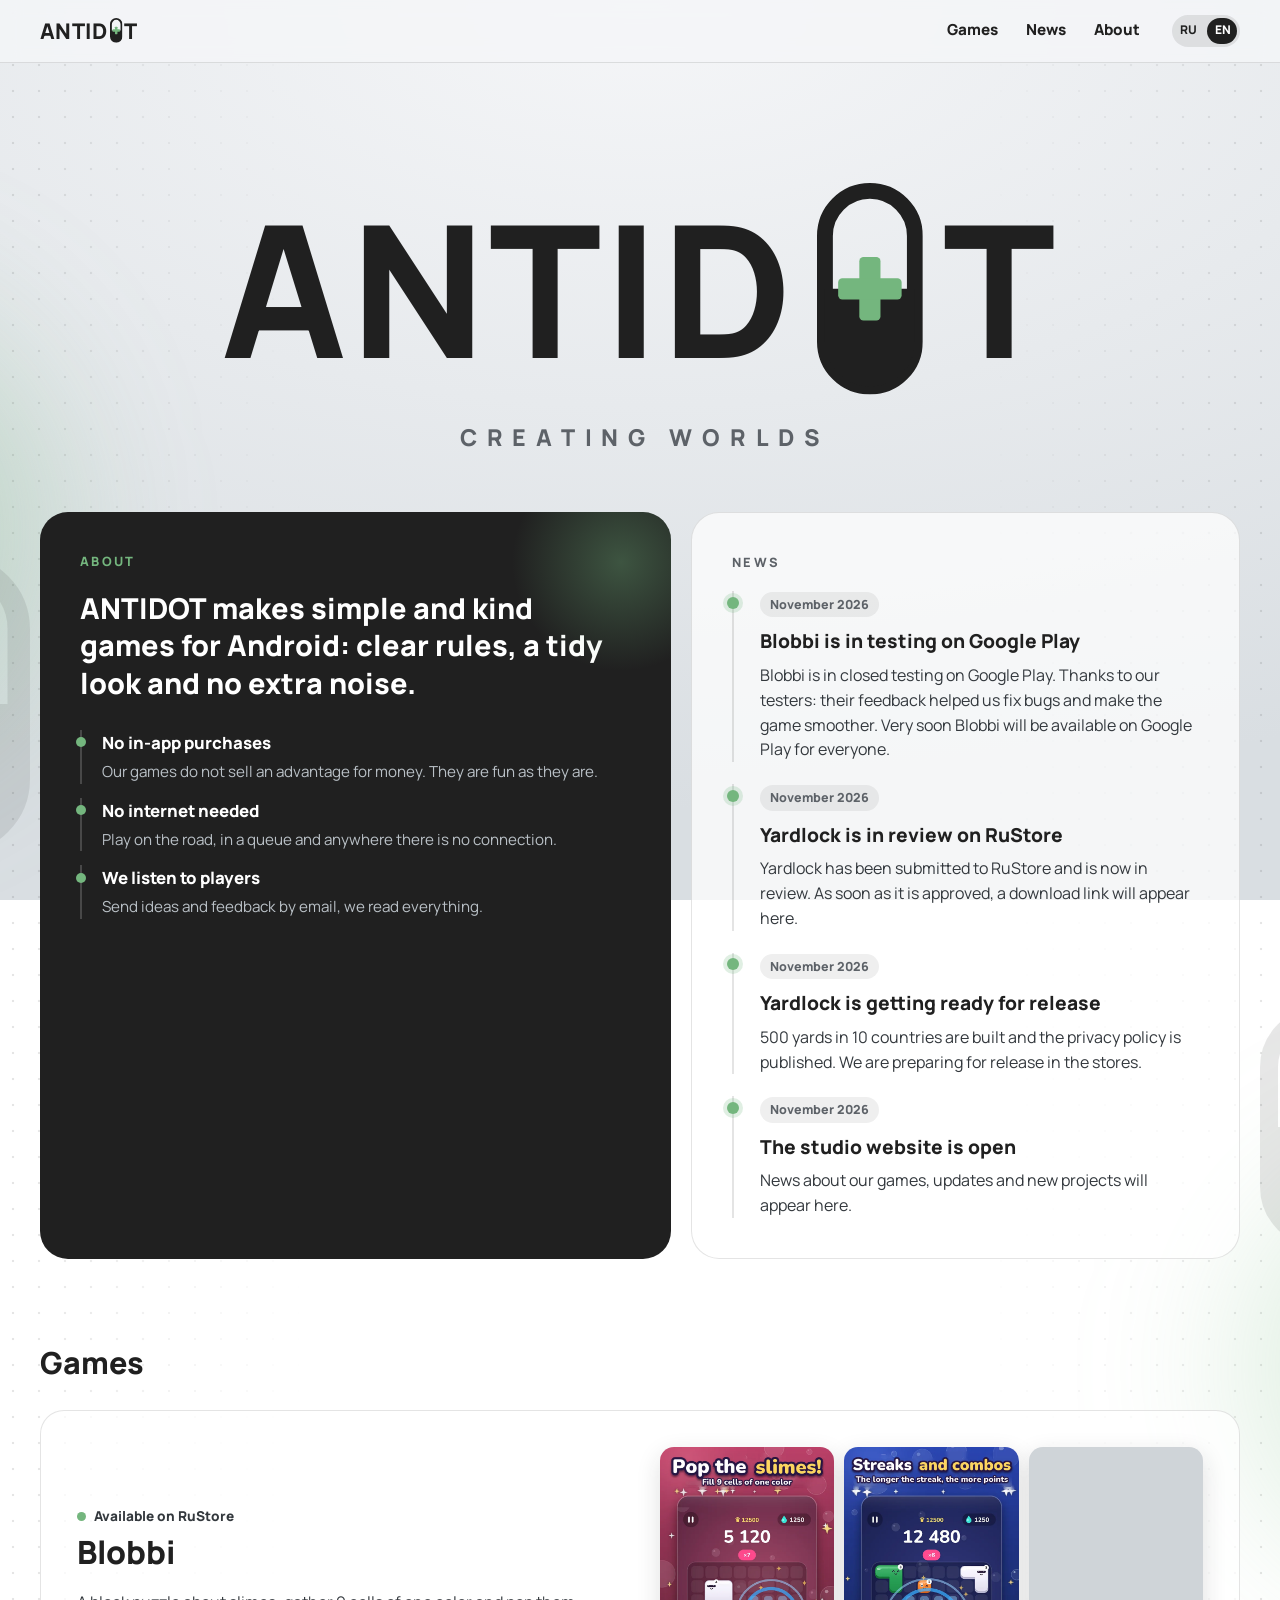
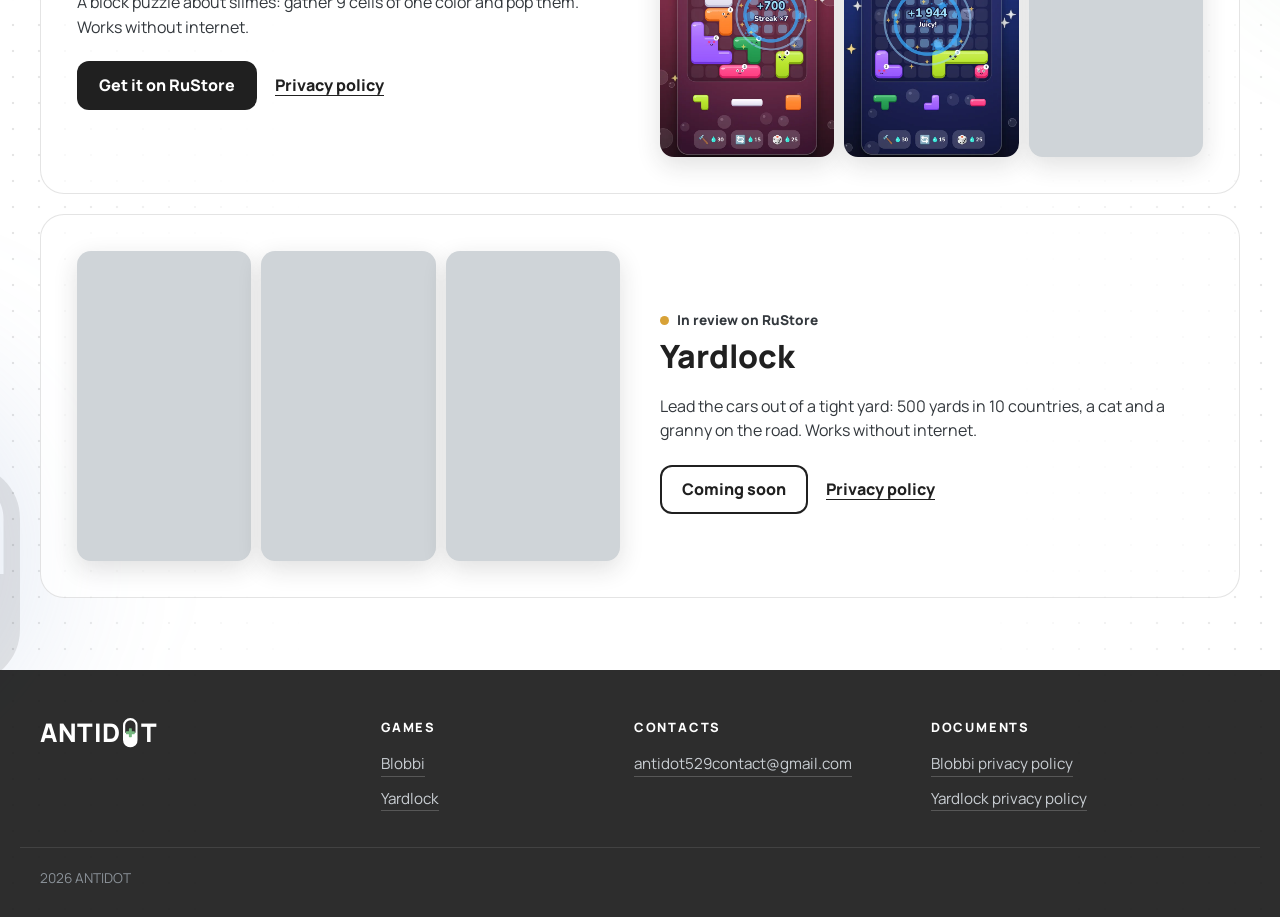
==== commit 2b433bf5: "News: Blobbi in Google Play testing, Yardlock in RuStore review Co-Authored-By: Claude Opus 5.5 <nor" ====
--- a/index.html
+++ b/index.html
@@ -64,6 +64,16 @@
       <ol class="timeline">
         <li>
           <time datetime="2026-11">Ноябрь 2026</time>
+          <h3>Blobbi на тестировании в Google Play</h3>
+          <p>Blobbi проходит закрытое тестирование в Google Play. Спасибо тестерам: по их отзывам мы исправили ошибки и сделали игру плавнее. Совсем скоро Blobbi выйдет в Google Play для всех.</p>
+        </li>
+        <li>
+          <time datetime="2026-11">Ноябрь 2026</time>
+          <h3>Yardlock на модерации в RuStore</h3>
+          <p>Yardlock отправлен в RuStore и проходит модерацию. Как только игру одобрят, здесь появится ссылка для скачивания.</p>
+        </li>
+        <li>
+          <time datetime="2026-11">Ноябрь 2026</time>
           <h3>Yardlock готовится к выходу</h3>
           <p>500 дворов в 10 странах собраны, политика конфиденциальности опубликована. Идёт подготовка к публикации в магазинах.</p>
         </li>
@@ -98,7 +108,7 @@
 
       <article class="card flip">
         <div>
-          <p class="tag"><i class="soon"></i>Скоро в магазинах</p>
+          <p class="tag"><i class="soon"></i>На модерации в RuStore</p>
           <h3><a class="stretch" href="yardlock/">Yardlock</a></h3>
           <p>Выведи машины из тесного двора: 500 дворов в 10 странах, кот и бабушка на дороге. Играть можно без интернета.</p>
           <div class="links">
@@ -140,6 +150,6 @@
   </div>
   <div class="wrap foot-end">2026 ANTIDOT</div>
 </footer>
-<script src="i18n.js?v=2"></script>
+<script src="i18n.js?v=3"></script>
 </body>
 </html>
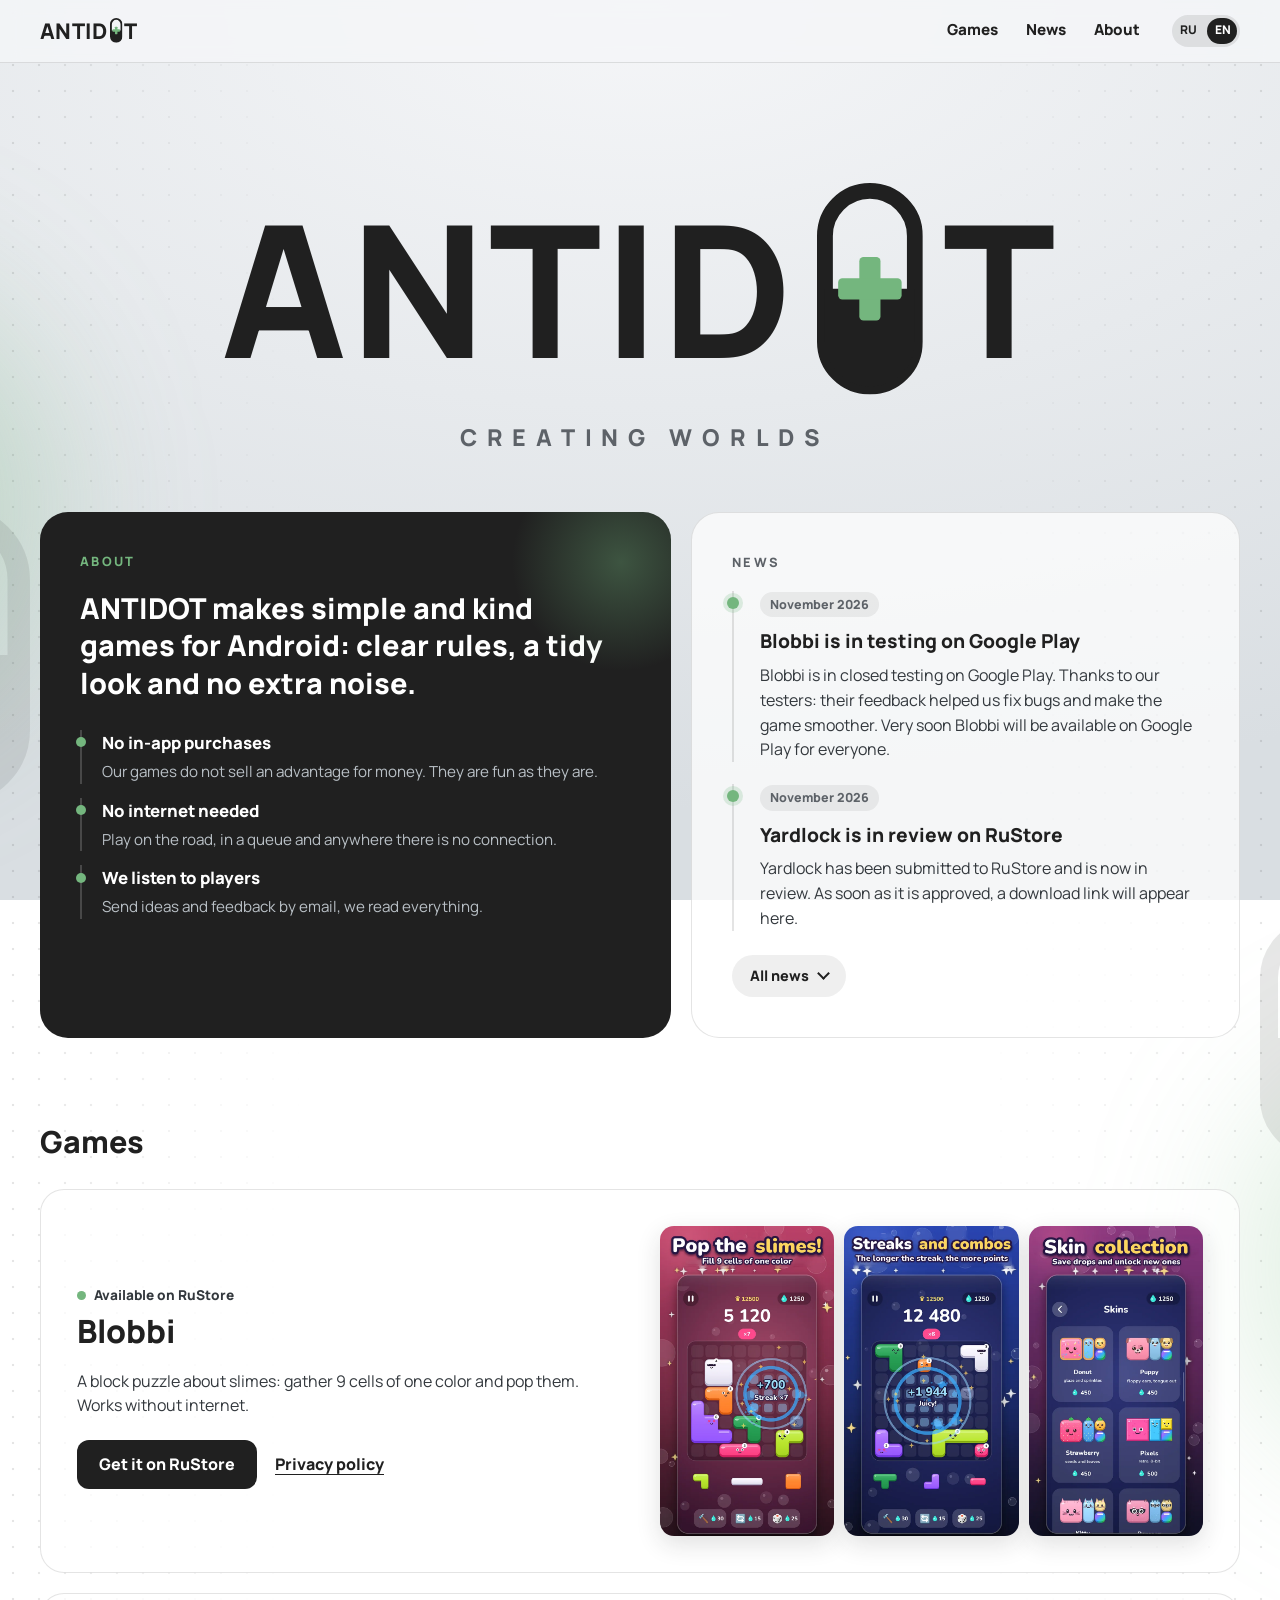
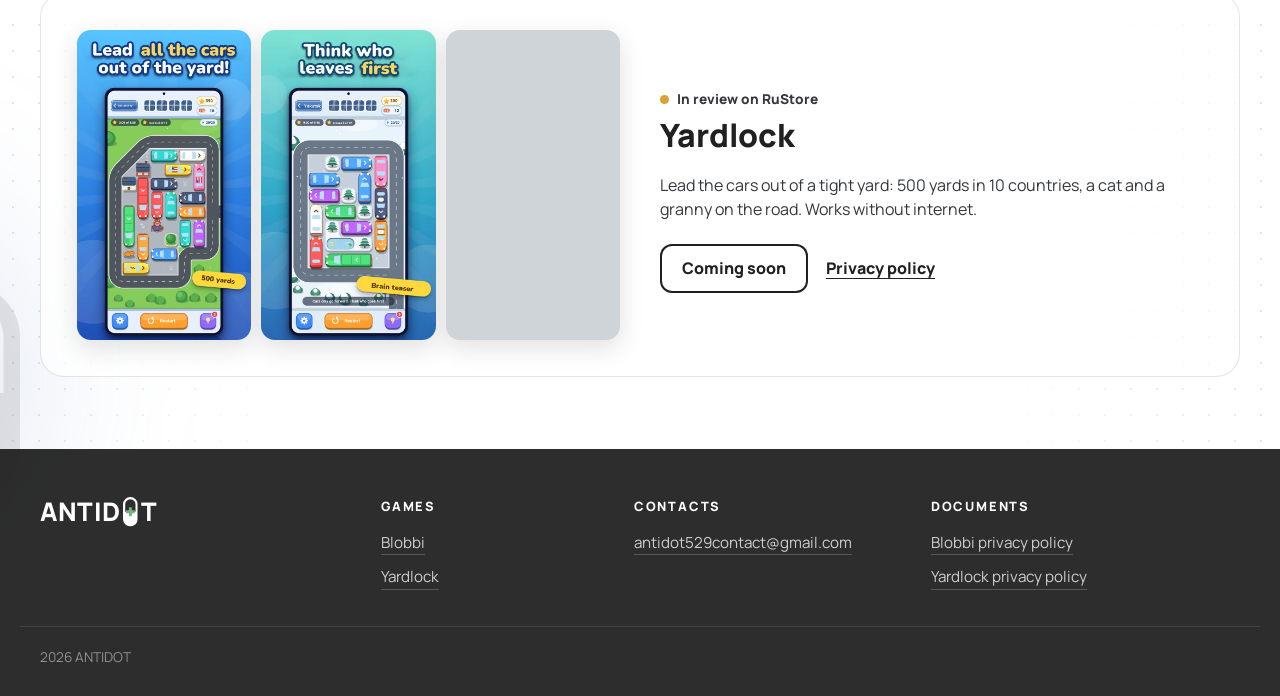
==== commit 62f58c0f: "News: show the two latest items, the rest behind an All news button Co-Authored-By: Claude Opus 5.5 " ====
--- a/index.html
+++ b/index.html
@@ -7,7 +7,7 @@
 <meta name="description" content="ANTIDOT, небольшая студия простых и добрых игр для Android: Blobbi и Yardlock.">
 <meta name="theme-color" content="#F5F6F8">
 <link rel="icon" href="data:image/svg+xml,%3Csvg xmlns='http://www.w3.org/2000/svg' viewBox='0 0 20 40'%3E%3Crect x='1.5' y='1.5' width='17' height='37' rx='8.5' fill='none' stroke='%23202020' stroke-width='3'/%3E%3Cpath d='M1.5 20h17v10a8.5 8.5 0 0 1-8.5 8.5h0A8.5 8.5 0 0 1 1.5 30z' fill='%23202020'/%3E%3Crect x='8' y='14' width='4' height='12' rx='.8' fill='%2374B67E'/%3E%3Crect x='4' y='18' width='12' height='4' rx='.8' fill='%2374B67E'/%3E%3C/svg%3E">
-<link rel="stylesheet" href="style.css?v=9">
+<link rel="stylesheet" href="style.css?v=10">
 </head>
 <body>
 <svg width="0" height="0" style="position:absolute" aria-hidden="true">
@@ -61,7 +61,7 @@
     </div>
     <div id="news" class="news-card">
       <h2>Новости</h2>
-      <ol class="timeline">
+      <ol class="timeline" id="news-list">
         <li>
           <time datetime="2026-11">Ноябрь 2026</time>
           <h3>Blobbi на тестировании в Google Play</h3>
@@ -83,6 +83,7 @@
           <p>Здесь будут новости об играх, обновлениях и новых проектах.</p>
         </li>
       </ol>
+      <button class="news-more" type="button" aria-expanded="false" aria-controls="news-list" hidden><span class="more-open">Все новости</span><span class="more-close">Свернуть</span></button>
     </div>
   </section>
 
@@ -150,6 +151,20 @@
   </div>
   <div class="wrap foot-end">2026 ANTIDOT</div>
 </footer>
-<script src="i18n.js?v=3"></script>
+<script>
+/* В ленте видны только свежие новости, остальные открываются кнопкой */
+(function () {
+  var SHOW = 2;
+  var list = document.getElementById('news-list');
+  var btn = document.querySelector('.news-more');
+  if (!list || !btn || list.children.length <= SHOW) return;
+  for (var i = SHOW; i < list.children.length; i++) list.children[i].classList.add('extra');
+  btn.hidden = false;
+  btn.addEventListener('click', function () {
+    btn.setAttribute('aria-expanded', list.classList.toggle('open') ? 'true' : 'false');
+  });
+})();
+</script>
+<script src="i18n.js?v=4"></script>
 </body>
 </html>
--- a/style.css
+++ b/style.css
@@ -117,6 +117,13 @@
 .timeline time{display:inline-block;padding:3px 10px;border-radius:999px;background:rgba(32,32,32,.07);font-size:.78rem;font-weight:800;color:var(--muted)}
 .timeline h3{margin:10px 0 0;font-size:1.2rem;font-weight:800}
 .timeline p{margin:6px 0 0;color:var(--text)}
+.timeline:not(.open) li.extra{display:none}
+.news-more{margin-top:24px;padding:10px 18px;border:0;border-radius:999px;background:rgba(32,32,32,.07);color:var(--ink);font:inherit;font-size:.9rem;font-weight:800;cursor:pointer}
+.news-more:hover{background:rgba(116,182,126,.22)}
+.news-more:focus-visible{outline:3px solid var(--green);outline-offset:3px}
+.news-more::after{content:"";display:inline-block;width:7px;height:7px;margin-left:10px;border:solid currentColor;border-width:0 2px 2px 0;transform:translateY(-3px) rotate(45deg);transition:transform .2s}
+.news-more[aria-expanded="true"]::after{transform:translateY(1px) rotate(-135deg)}
+.news-more[aria-expanded="true"] .more-open,.news-more[aria-expanded="false"] .more-close{display:none}
 @media(min-width:900px){.intro{grid-template-columns:1.15fr 1fr}}
 .site-foot{margin-top:72px;background:rgba(32,32,32,.94);color:#c9ced3;font-size:.95rem}
 .foot-grid{display:grid;gap:32px;grid-template-columns:1fr;padding-top:48px;padding-bottom:36px}
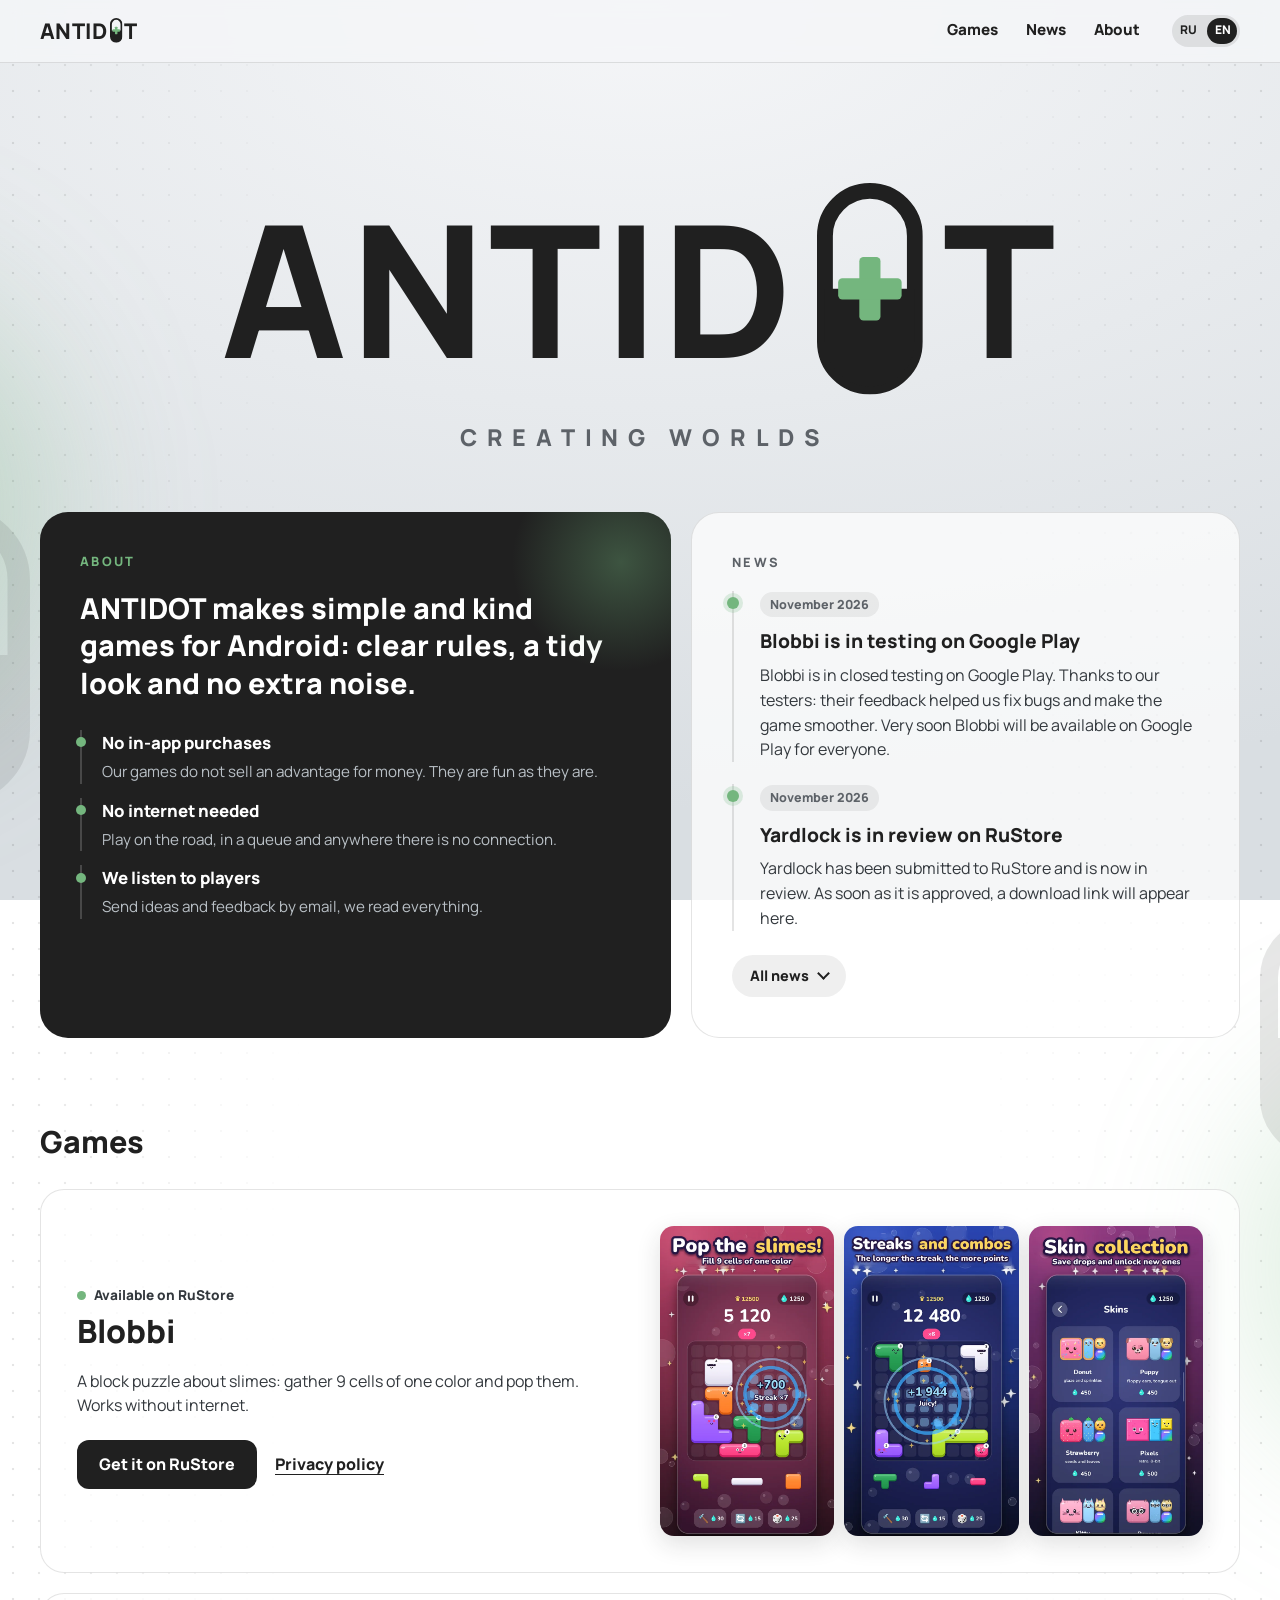
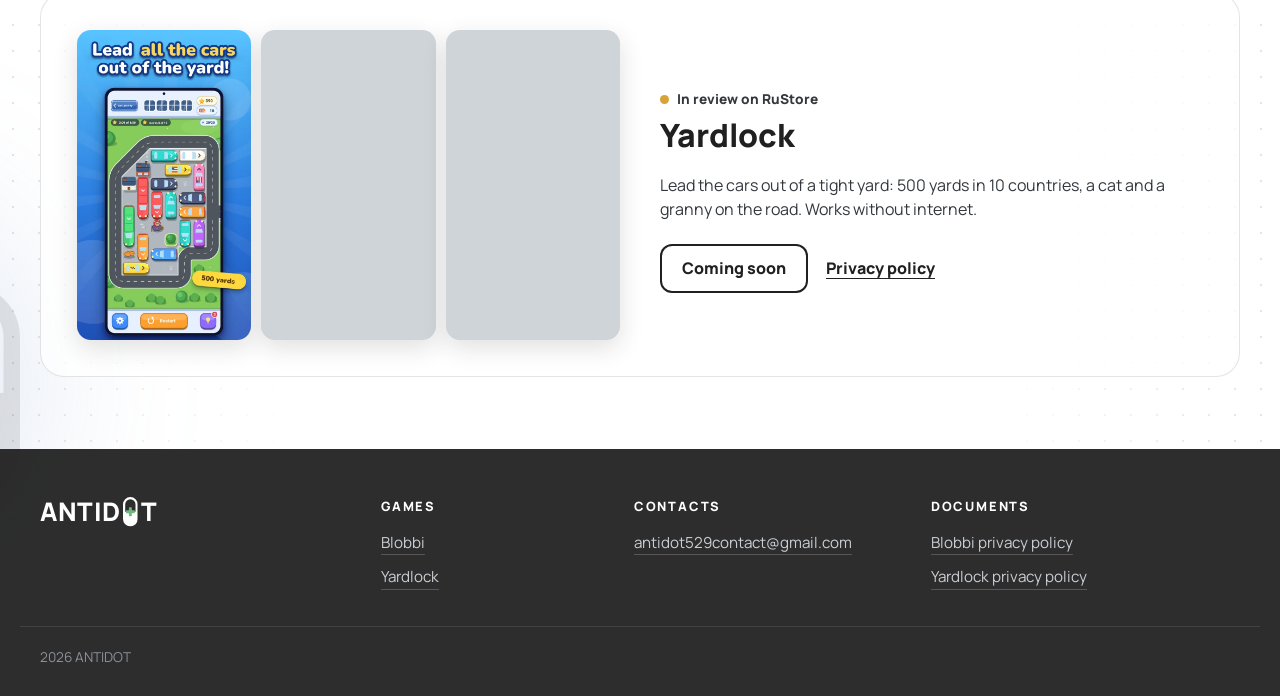
==== commit 4b3bc53f: "News: animated expand/collapse, about card keeps its height when news open Co-Authored-By: Claude Op" ====
--- a/index.html
+++ b/index.html
@@ -7,7 +7,7 @@
 <meta name="description" content="ANTIDOT, небольшая студия простых и добрых игр для Android: Blobbi и Yardlock.">
 <meta name="theme-color" content="#F5F6F8">
 <link rel="icon" href="data:image/svg+xml,%3Csvg xmlns='http://www.w3.org/2000/svg' viewBox='0 0 20 40'%3E%3Crect x='1.5' y='1.5' width='17' height='37' rx='8.5' fill='none' stroke='%23202020' stroke-width='3'/%3E%3Cpath d='M1.5 20h17v10a8.5 8.5 0 0 1-8.5 8.5h0A8.5 8.5 0 0 1 1.5 30z' fill='%23202020'/%3E%3Crect x='8' y='14' width='4' height='12' rx='.8' fill='%2374B67E'/%3E%3Crect x='4' y='18' width='12' height='4' rx='.8' fill='%2374B67E'/%3E%3C/svg%3E">
-<link rel="stylesheet" href="style.css?v=10">
+<link rel="stylesheet" href="style.css?v=11">
 </head>
 <body>
 <svg width="0" height="0" style="position:absolute" aria-hidden="true">
@@ -152,16 +152,85 @@
   <div class="wrap foot-end">2026 ANTIDOT</div>
 </footer>
 <script>
-/* В ленте видны только свежие новости, остальные открываются кнопкой */
+/* В ленте видны только свежие новости, остальные открываются кнопкой.
+   Тёмная карточка «О студии» при этом сохраняет свою высоту. */
 (function () {
-  var SHOW = 2;
+  var SHOW = 2, DUR = 450;
   var list = document.getElementById('news-list');
   var btn = document.querySelector('.news-more');
+  var card = document.querySelector('.news-card');
+  var about = document.querySelector('.about-card');
+  var intro = document.querySelector('.intro');
   if (!list || !btn || list.children.length <= SHOW) return;
-  for (var i = SHOW; i < list.children.length; i++) list.children[i].classList.add('extra');
+  var extras = [];
+  for (var i = SHOW; i < list.children.length; i++) {
+    list.children[i].classList.add('extra');
+    extras.push(list.children[i]);
+  }
   btn.hidden = false;
+  var busy = false;
+  var still = window.matchMedia('(prefers-reduced-motion: reduce)').matches;
+
+  // плавно меняем высоту карточки новостей от from до to
+  function slide(from, to, done) {
+    if (still) { done(); return; }
+    card.style.overflow = 'hidden';
+    card.style.height = from + 'px';
+    card.offsetHeight;
+    card.style.transition = 'height ' + DUR + 'ms cubic-bezier(.2,.7,.2,1)';
+    card.style.height = to + 'px';
+    setTimeout(function () {
+      card.style.transition = card.style.height = card.style.overflow = '';
+      done();
+    }, DUR + 30);
+  }
+
+  function open() {
+    about.style.height = about.offsetHeight + 'px';
+    intro.classList.add('expanded');
+    var from = card.offsetHeight;
+    list.classList.add('open');
+    extras.forEach(function (li, k) {
+      li.classList.remove('out');
+      li.style.animationDelay = (k * 70) + 'ms';
+      li.classList.add('in');
+    });
+    btn.setAttribute('aria-expanded', 'true');
+    slide(from, card.offsetHeight, function () { busy = false; });
+  }
+
+  function close() {
+    var from = card.offsetHeight;
+    list.classList.remove('open');
+    var to = card.offsetHeight;
+    list.classList.add('open');
+    extras.forEach(function (li) { li.classList.remove('in'); li.classList.add('out'); });
+    btn.setAttribute('aria-expanded', 'false');
+    slide(from, to, function () {
+      list.classList.remove('open');
+      extras.forEach(function (li) { li.classList.remove('out'); });
+      intro.classList.remove('expanded');
+      about.style.height = '';
+      busy = false;
+    });
+  }
+
   btn.addEventListener('click', function () {
-    btn.setAttribute('aria-expanded', list.classList.toggle('open') ? 'true' : 'false');
+    if (busy) return;
+    busy = true;
+    if (list.classList.contains('open')) close(); else open();
+  });
+
+  // при смене ширины окна пересчитываем высоту тёмной карточки
+  window.addEventListener('resize', function () {
+    if (!intro.classList.contains('expanded') || busy) return;
+    list.classList.remove('open');
+    intro.classList.remove('expanded');
+    about.style.height = '';
+    var h = about.offsetHeight;
+    intro.classList.add('expanded');
+    list.classList.add('open');
+    about.style.height = h + 'px';
   });
 })();
 </script>
--- a/style.css
+++ b/style.css
@@ -118,6 +118,10 @@
 .timeline h3{margin:10px 0 0;font-size:1.2rem;font-weight:800}
 .timeline p{margin:6px 0 0;color:var(--text)}
 .timeline:not(.open) li.extra{display:none}
+.intro.expanded{align-items:start}
+@keyframes news-in{from{opacity:0;transform:translateY(12px)}to{opacity:1;transform:none}}
+.timeline li.extra.in{animation:news-in .45s cubic-bezier(.2,.7,.2,1) both}
+.timeline li.extra.out{opacity:0;transform:translateY(8px);transition:opacity .25s,transform .25s}
 .news-more{margin-top:24px;padding:10px 18px;border:0;border-radius:999px;background:rgba(32,32,32,.07);color:var(--ink);font:inherit;font-size:.9rem;font-weight:800;cursor:pointer}
 .news-more:hover{background:rgba(116,182,126,.22)}
 .news-more:focus-visible{outline:3px solid var(--green);outline-offset:3px}
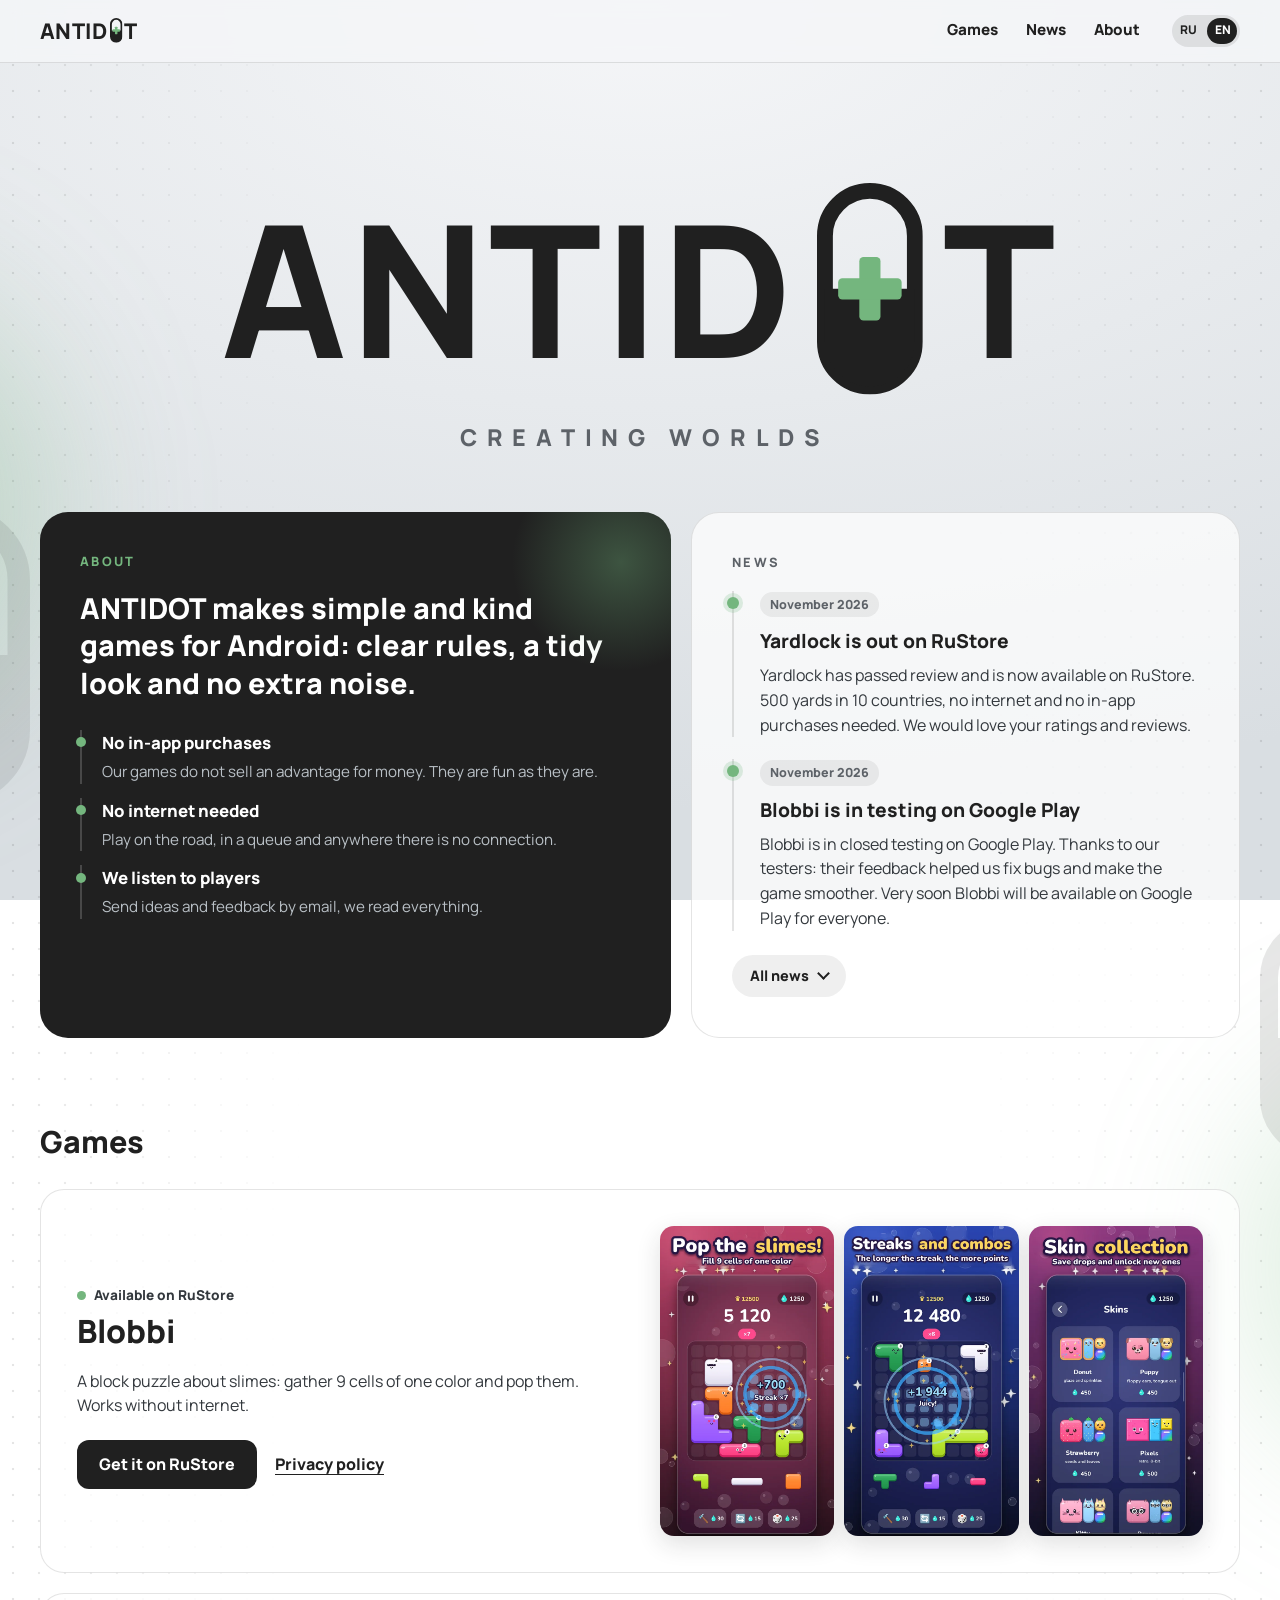
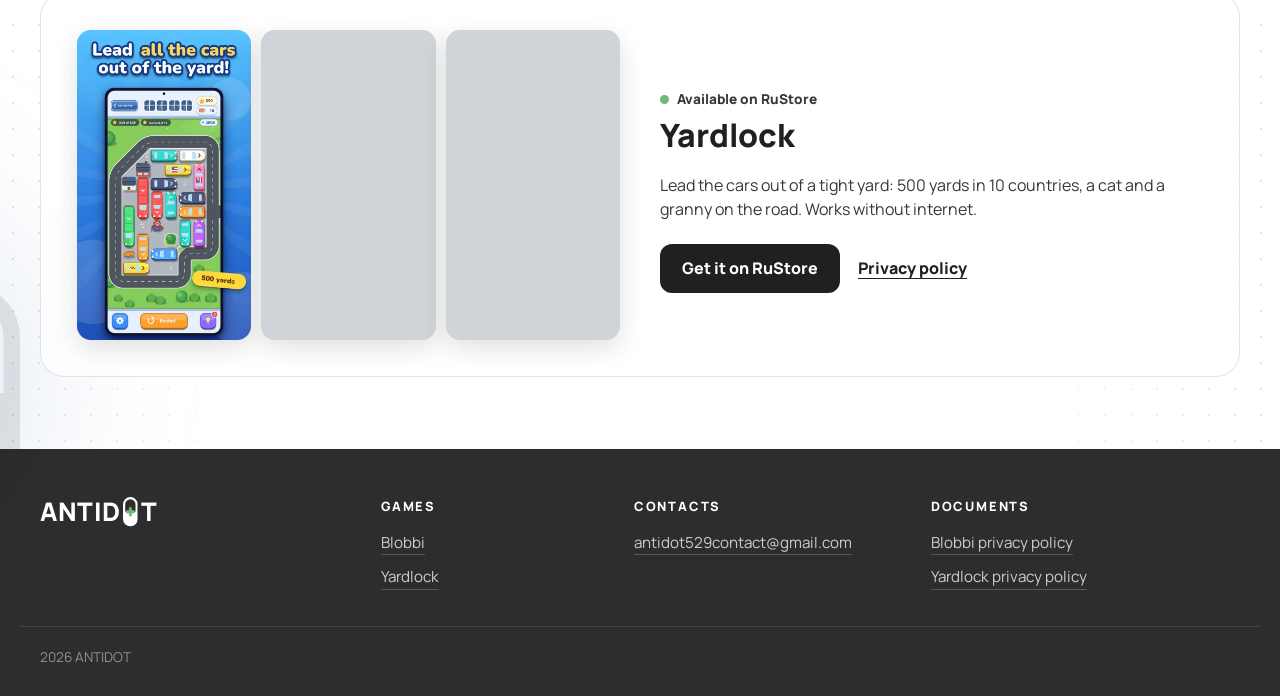
==== commit 66be933d: "Yardlock is out on RuStore: download button, tags, news item Co-Authored-By: Claude Sonnet 5.5 <nore" ====
--- a/index.html
+++ b/index.html
@@ -64,13 +64,13 @@
       <ol class="timeline" id="news-list">
         <li>
           <time datetime="2026-11">Ноябрь 2026</time>
+          <h3>Yardlock вышел в RuStore</h3>
+          <p>Yardlock прошёл модерацию и уже доступен в RuStore. 500 дворов в 10 странах, без интернета и без доната. Будем рады вашим оценкам и отзывам.</p>
+        </li>
+        <li>
+          <time datetime="2026-11">Ноябрь 2026</time>
           <h3>Blobbi на тестировании в Google Play</h3>
           <p>Blobbi проходит закрытое тестирование в Google Play. Спасибо тестерам: по их отзывам мы исправили ошибки и сделали игру плавнее. Совсем скоро Blobbi выйдет в Google Play для всех.</p>
-        </li>
-        <li>
-          <time datetime="2026-11">Ноябрь 2026</time>
-          <h3>Yardlock на модерации в RuStore</h3>
-          <p>Yardlock отправлен в RuStore и проходит модерацию. Как только игру одобрят, здесь появится ссылка для скачивания.</p>
         </li>
         <li>
           <time datetime="2026-11">Ноябрь 2026</time>
@@ -109,11 +109,11 @@
 
       <article class="card flip">
         <div>
-          <p class="tag"><i class="soon"></i>На модерации в RuStore</p>
+          <p class="tag"><i></i>Доступна в RuStore</p>
           <h3><a class="stretch" href="yardlock/">Yardlock</a></h3>
           <p>Выведи машины из тесного двора: 500 дворов в 10 странах, кот и бабушка на дороге. Играть можно без интернета.</p>
           <div class="links">
-            <span class="btn ghost" aria-disabled="true">Скоро</span>
+            <a class="btn" href="https://www.rustore.ru/catalog/app/com.dvorjam.game">Скачать в RuStore</a>
             <a class="text" href="https://antidot529.github.io/yardlock-privacy/">Политика конфиденциальности</a>
           </div>
         </div>
@@ -234,6 +234,6 @@
   });
 })();
 </script>
-<script src="i18n.js?v=4"></script>
+<script src="i18n.js?v=5"></script>
 </body>
 </html>
